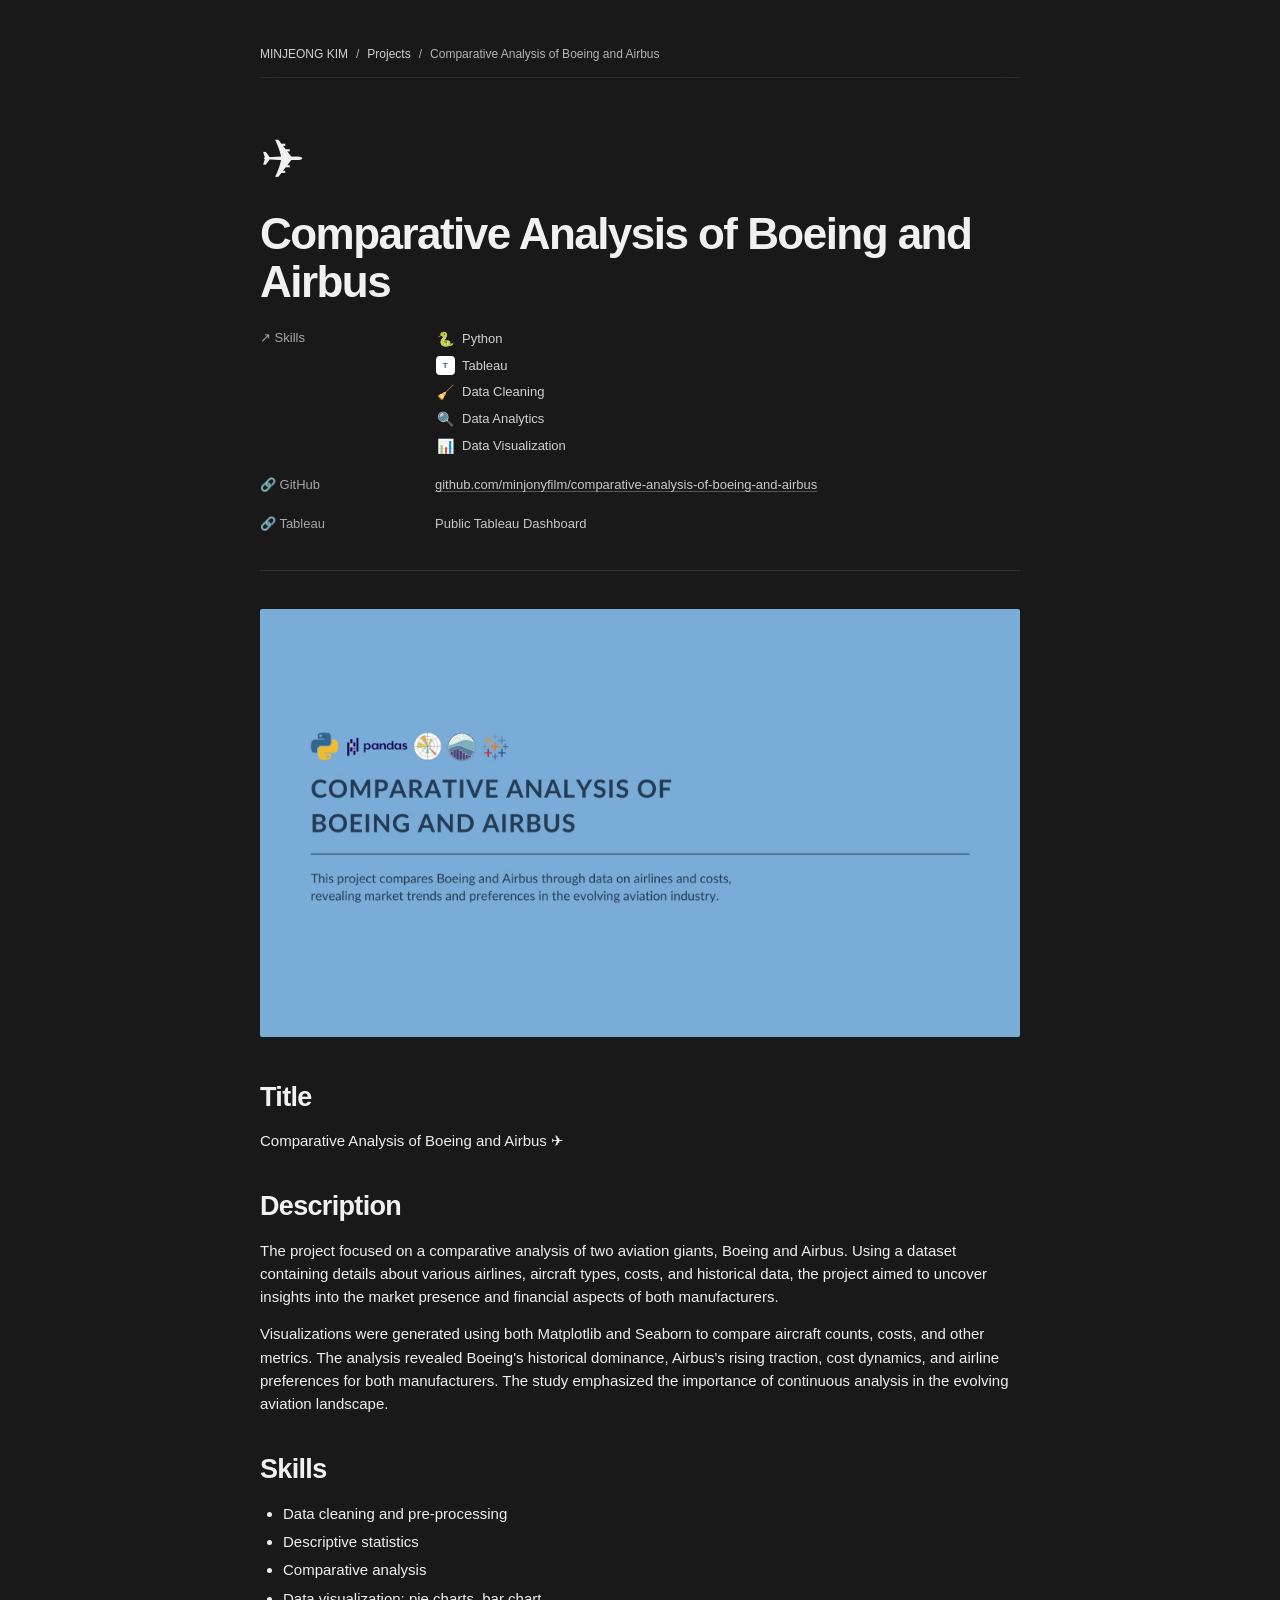
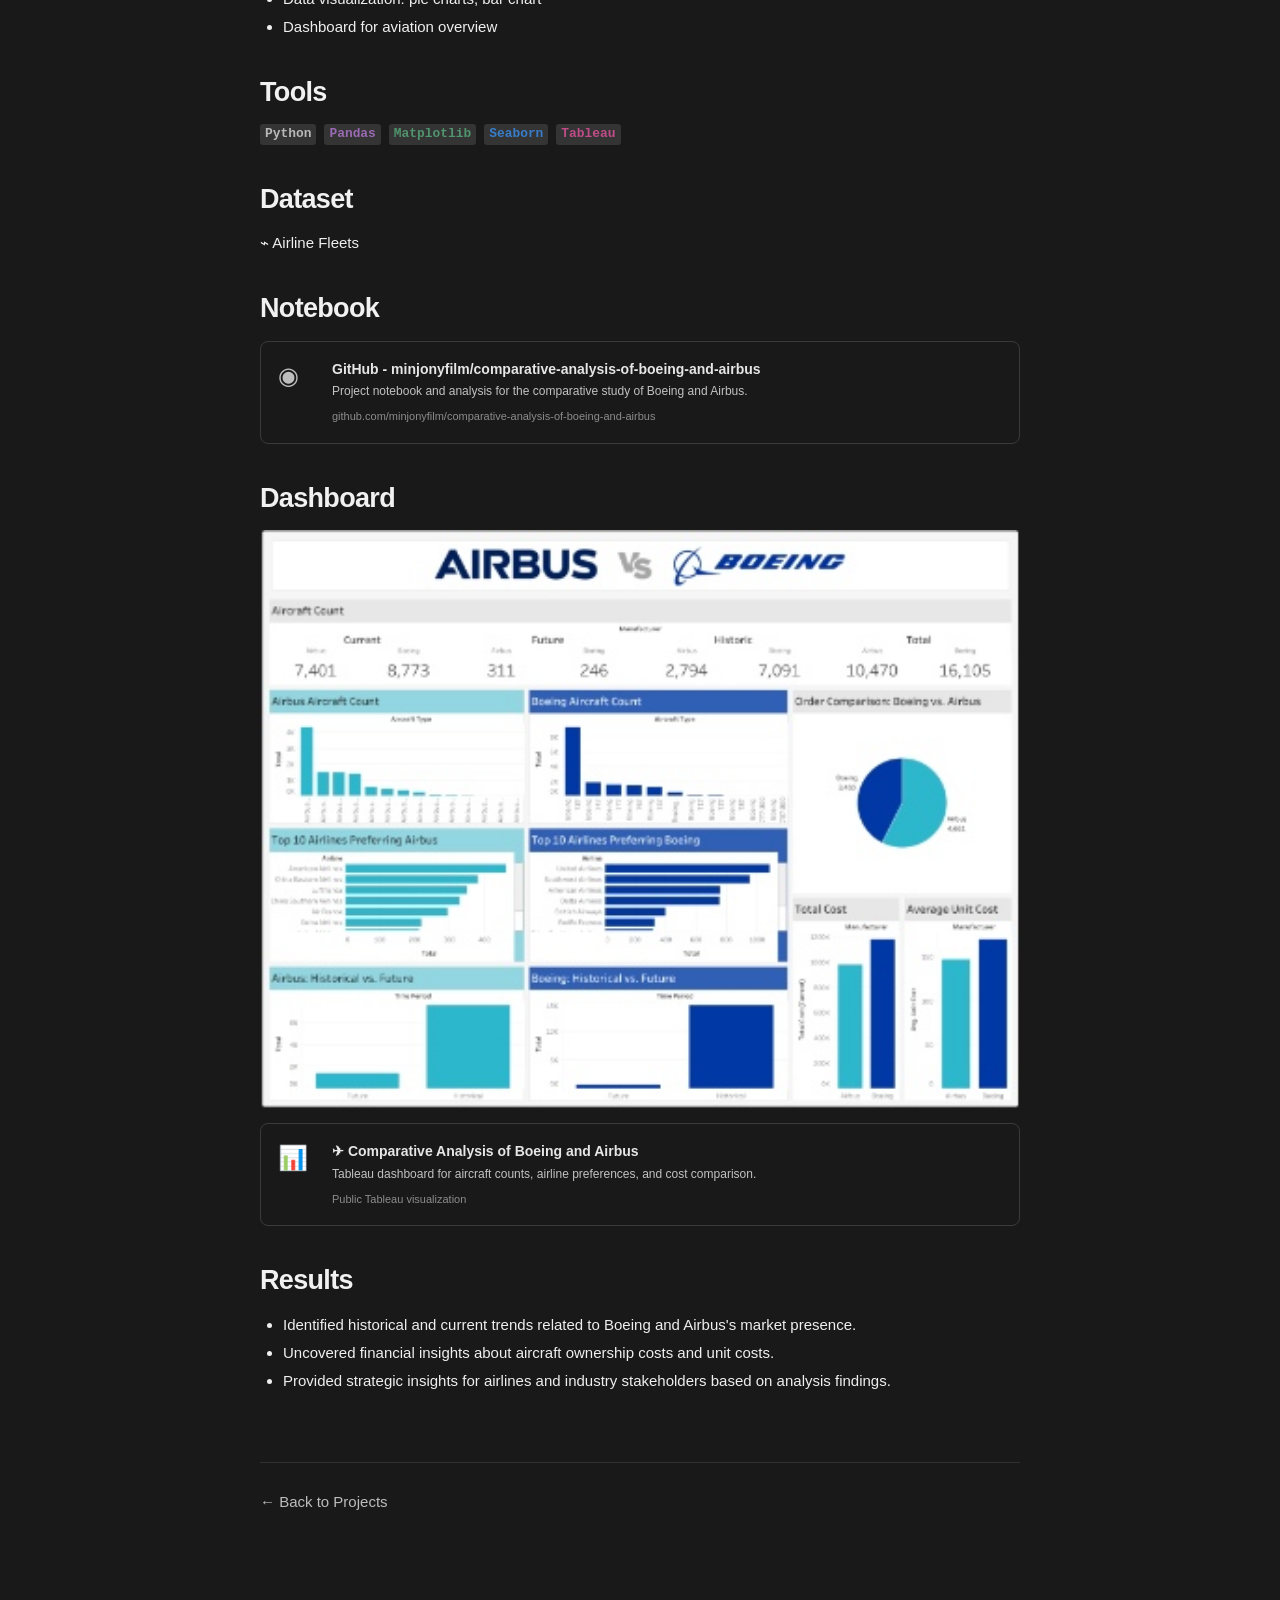
==== projects/boeing-airbus.html @ 4b0851f6 "Complete skills directory and link project skills" ====
<!DOCTYPE html>
<html lang="en">
<head>
<meta charset="utf-8"/>
<meta content="width=device-width, initial-scale=1.0" name="viewport"/>
<meta content="Comparative Analysis of Boeing and Airbus project by Minjeong Kim" name="description"/>
<title>Comparative Analysis of Boeing and Airbus | MINJEONG KIM</title>
<link href="../css/style.css" rel="stylesheet"/>
</head>
<body>
<main class="project-page-shell">
<nav class="project-breadcrumb">
<a href="../index.html">MINJEONG KIM</a>
<span>/</span>
<a href="../index.html#projects">Projects</a>
<span>/</span>
<span>Comparative Analysis of Boeing and Airbus</span>
</nav>
<header class="project-header">
<div aria-hidden="true" class="project-icon">✈</div>
<h1 class="project-title">Comparative Analysis of Boeing and Airbus</h1>
<div class="project-meta-grid">
<div class="project-meta-label"><a class="project-skills-index-link" href="../index.html#skills">↗ Skills</a></div>
<div class="project-meta-value project-skill-list"><a class="project-skill-link" href="../index.html?category=software&amp;skill=Python#skills" title="View projects tagged with Python"><span aria-hidden="true" class="project-skill-link-icon"><span class="skill-emoji">🐍</span></span><span>Python</span></a><a class="project-skill-link" href="../index.html?category=software&amp;skill=Tableau#skills" title="View projects tagged with Tableau"><span aria-hidden="true" class="project-skill-link-icon"><span class="software-badge software-badge-tableau">T</span></span><span>Tableau</span></a><a class="project-skill-link" href="../index.html?category=expertise&amp;skill=Data%20Cleaning#skills" title="View projects tagged with Data Cleaning"><span aria-hidden="true" class="project-skill-link-icon"><span class="skill-emoji">🧹</span></span><span>Data Cleaning</span></a><a class="project-skill-link" href="../index.html?category=expertise&amp;skill=Data%20Analytics#skills" title="View projects tagged with Data Analytics"><span aria-hidden="true" class="project-skill-link-icon"><span class="skill-emoji">🔍</span></span><span>Data Analytics</span></a><a class="project-skill-link" href="../index.html?category=expertise&amp;skill=Data%20Visualization#skills" title="View projects tagged with Data Visualization"><span aria-hidden="true" class="project-skill-link-icon"><span class="skill-emoji">📊</span></span><span>Data Visualization</span></a></div>
<div class="project-meta-label">🔗 GitHub</div>
<div class="project-meta-value">
<a href="https://github.com/minjonyfilm/comparative-analysis-of-boeing-and-airbus" rel="noreferrer" target="_blank">
                        github.com/minjonyfilm/comparative-analysis-of-boeing-and-airbus
                    </a>
</div>
<div class="project-meta-label">🔗 Tableau</div>
<div class="project-meta-value">
<span>Public Tableau Dashboard</span>
</div>
</div>
</header>
<div class="project-divider"></div>
<img alt="Comparative Analysis of Boeing and Airbus cover" class="project-cover-image" src="../images/boeing-cover.jpg"/>
<section class="project-content-section">
<h2>Title</h2>
<p>Comparative Analysis of Boeing and Airbus ✈</p>
</section>
<section class="project-content-section">
<h2>Description</h2>
<p>
                The project focused on a comparative analysis of two aviation giants,
                Boeing and Airbus. Using a dataset containing details about various airlines,
                aircraft types, costs, and historical data, the project aimed to uncover
                insights into the market presence and financial aspects of both manufacturers.
            </p>
<p>
                Visualizations were generated using both Matplotlib and Seaborn to compare
                aircraft counts, costs, and other metrics. The analysis revealed Boeing's
                historical dominance, Airbus's rising traction, cost dynamics, and airline
                preferences for both manufacturers. The study emphasized the importance of
                continuous analysis in the evolving aviation landscape.
            </p>
</section>
<section class="project-content-section">
<h2>Skills</h2>
<ul>
<li>Data cleaning and pre-processing</li>
<li>Descriptive statistics</li>
<li>Comparative analysis</li>
<li>Data visualization: pie charts, bar chart</li>
<li>Dashboard for aviation overview</li>
</ul>
</section>
<section class="project-content-section">
<h2>Tools</h2>
<div class="tool-line">
<span class="code-tag python">Python</span>
<span class="code-tag pandas">Pandas</span>
<span class="code-tag matplotlib">Matplotlib</span>
<span class="code-tag seaborn">Seaborn</span>
<span class="code-tag tableaupink">Tableau</span>
</div>
</section>
<section class="project-content-section">
<h2>Dataset</h2>
<p>⌁ Airline Fleets</p>
</section>
<section class="project-content-section">
<h2>Notebook</h2>
<a class="external-preview-card" href="https://github.com/minjonyfilm/comparative-analysis-of-boeing-and-airbus" rel="noreferrer" target="_blank">
<div class="external-preview-icon">◉</div>
<div>
<strong>GitHub - minjonyfilm/comparative-analysis-of-boeing-and-airbus</strong>
<p>
                        Project notebook and analysis for the comparative study of Boeing and Airbus.
                    </p>
<small>github.com/minjonyfilm/comparative-analysis-of-boeing-and-airbus</small>
</div>
</a>
</section>
<section class="project-content-section">
<h2>Dashboard</h2>
<img alt="Boeing and Airbus Tableau dashboard" src="../images/boeing-dashboard.jpg" style="display:block;width:100%;height:auto;margin-bottom:14px;border-radius:2px;"/>
<div class="external-preview-card">
<div class="external-preview-icon">📊</div>
<div>
<strong>✈ Comparative Analysis of Boeing and Airbus</strong>
<p>Tableau dashboard for aircraft counts, airline preferences, and cost comparison.</p>
<small>Public Tableau visualization</small>
</div>
</div>
</section>
<section class="project-content-section">
<h2>Results</h2>
<ul>
<li>Identified historical and current trends related to Boeing and Airbus's market presence.</li>
<li>Uncovered financial insights about aircraft ownership costs and unit costs.</li>
<li>Provided strategic insights for airlines and industry stakeholders based on analysis findings.</li>
</ul>
</section>
<div class="project-bottom-nav">
<a href="../index.html#projects">← Back to Projects</a>
</div>
</main>
</body>
</html>
---- css/style.css ----
/* -------------------------------------------------------
   MINJEONG KIM PORTFOLIO
   First-pass Notion-style homepage
-------------------------------------------------------- */

:root {
    --bg: #191919;
    --text: #f1f1f1;
    --muted: #b5b5b5;
    --line: #313131;
    --card: #252525;
    --card-hover: #2c2c2c;
    --pill: #292929;
}

* {
    box-sizing: border-box;
}

html {
    scroll-behavior: smooth;
}

body {
    margin: 0;
    background: var(--bg);
    color: var(--text);
    font-family:
        -apple-system,
        BlinkMacSystemFont,
        "Segoe UI",
        Helvetica,
        Arial,
        sans-serif;
    font-size: 15px;
    line-height: 1.45;
}

a {
    color: inherit;
}

.page-shell {
    width: min(880px, calc(100% - 48px));
    margin: 0 auto;
    padding: 105px 0 220px;
}

.section-block {
    padding: 0 0 68px;
    margin-bottom: 68px;
    border-bottom: 1px solid var(--line);
}

.page-icon {
    width: fit-content;
    font-size: 61px;
    line-height: 1;
    filter: grayscale(1);
    margin-bottom: 22px;
    color: #d5d5d5;
}

h1 {
    margin: 0 0 42px;
    font-size: clamp(34px, 4vw, 48px);
    line-height: 1.05;
    letter-spacing: -0.035em;
    font-weight: 760;
}

h2 {
    margin: 0 0 18px;
    font-size: 24px;
    line-height: 1.2;
    letter-spacing: -0.02em;
}

.about-grid {
    display: grid;
    grid-template-columns: minmax(220px, 300px) 1fr;
    gap: 54px;
    align-items: start;
}

.profile-photo {
    display: block;
    width: 100%;
    aspect-ratio: 2 / 3;
    object-fit: cover;
    object-position: center;
}

.about-copy {
    color: #f0f0f0;
    font-size: 16px;
    line-height: 1.52;
}

.about-copy p {
    margin: 0 0 21px;
}

.about-copy strong {
    font-weight: 750;
}

.code-tag {
    display: inline-block;
    padding: 1px 5px 2px;
    border-radius: 3px;
    background: #343434;
    font-family: ui-monospace, SFMono-Regular, Menlo, Consolas, monospace;
    font-size: .86em;
    line-height: 1.35;
}

.code-tag.python { color: #b8b8b8; }
.code-tag.sql { color: #e7ac30; }
.code-tag.excel { color: #5ebb89; }
.code-tag.tableau { color: #e263b6; }

.social-links {
    display: flex;
    align-items: center;
    flex-wrap: wrap;
    gap: 6px;
    color: #bcbcbc;
}

.social-links a {
    text-decoration: underline;
    text-decoration-color: #5a5a5a;
    text-underline-offset: 2px;
}

.social-links a:hover {
    color: #fff;
}

.link-rule {
    width: 3px;
    height: 26px;
    display: inline-block;
    background: #dedede;
    margin-right: 17px;
}

.mini-toolbar {
    display: flex;
    justify-content: space-between;
    align-items: center;
    gap: 20px;
    margin-bottom: 19px;
    color: #a4a4a4;
    font-size: 13px;
}

.view-tabs {
    display: flex;
    align-items: center;
    gap: 16px;
    flex-wrap: wrap;
}

.view-tab {
    white-space: nowrap;
}

.view-tab.active {
    color: #e3e3e3;
    background: #292929;
    padding: 5px 10px;
    border-radius: 6px;
}

.toolbar-icons {
    color: #777;
    letter-spacing: 9px;
    white-space: nowrap;
}

.skill-grid {
    display: grid;
    grid-template-columns: repeat(3, 1fr);
    gap: 13px;
}

.skill-pill {
    min-height: 44px;
    display: flex;
    align-items: center;
    padding: 0 16px;
    border-radius: 8px;
    background: var(--pill);
    color: #ededed;
    font-size: 14px;
    font-weight: 560;
}

.project-grid {
    display: grid;
    grid-template-columns: repeat(3, 1fr);
    gap: 16px;
}

.project-card {
    overflow: hidden;
    background: var(--card);
    border-radius: 8px;
    min-width: 0;
    transition: transform .16s ease, background-color .16s ease;
}

.project-card:hover {
    transform: translateY(-2px);
    background: var(--card-hover);
}

.project-card img {
    display: block;
    width: 100%;
    aspect-ratio: 16 / 8.8;
    object-fit: cover;
    background: #333;
}

.project-body {
    padding: 13px 14px 16px;
}

.project-body h3 {
    margin: 0 0 13px;
    color: #f0f0f0;
    font-size: 15px;
    line-height: 1.38;
    font-weight: 650;
}

.project-body p {
    margin: 0;
    color: #e2e2e2;
    font-size: 12.6px;
    line-height: 1.45;
}

.contacts-section {
    margin-bottom: 0;
}

.contact-grid {
    display: grid;
    grid-template-columns: 1fr 1fr;
    gap: 64px;
}

.contact-card {
    min-height: 72px;
    padding: 0 18px;
    display: flex;
    align-items: center;
    gap: 13px;
    border: 1px solid #373737;
    border-radius: 7px;
    color: #bcbcbc;
    text-decoration: none;
    overflow-wrap: anywhere;
}

.contact-card:hover {
    color: #fff;
    background: #212121;
}

@media (max-width: 760px) {
    .page-shell {
        width: min(100% - 34px, 620px);
        padding-top: 55px;
    }

    .about-grid {
        grid-template-columns: 1fr;
        gap: 28px;
    }

    .profile-photo {
        width: min(300px, 100%);
    }

    .project-grid {
        grid-template-columns: repeat(2, 1fr);
    }

    .contact-grid {
        grid-template-columns: 1fr;
        gap: 12px;
    }
}

@media (max-width: 520px) {
    body {
        font-size: 14px;
    }

    .section-block {
        padding-bottom: 46px;
        margin-bottom: 46px;
    }

    h1 {
        margin-bottom: 30px;
    }

    h2 {
        font-size: 21px;
    }

    .skill-grid,
    .project-grid {
        grid-template-columns: 1fr;
    }

    .about-copy {
        font-size: 15px;
    }

    .mini-toolbar {
        align-items: flex-start;
    }

    .toolbar-icons {
        display: none;
    }
}

/* ======================================================
   PROJECT DETAIL PAGES
   ====================================================== */

.project-page-shell {
    width: min(820px, calc(100% - 48px));
    margin: 0 auto;
    padding: 28px 0 180px;
}

.project-breadcrumb {
    display: flex;
    flex-wrap: wrap;
    align-items: center;
    gap: 8px;
    margin-bottom: 86px;
    color: #b5b5b5;
    font-size: 12px;
}

.project-breadcrumb a {
    color: #d0d0d0;
    text-decoration: none;
}

.project-breadcrumb a:hover {
    color: #fff;
}

.project-header {
    margin-bottom: 34px;
}

.project-icon {
    font-size: 54px;
    line-height: 1;
    margin-bottom: 24px;
    filter: grayscale(1);
}

.project-title {
    max-width: 760px;
    margin: 0 0 20px;
    font-size: clamp(32px, 5vw, 44px);
    line-height: 1.08;
    letter-spacing: -0.035em;
}

.project-meta-grid {
    display: grid;
    grid-template-columns: 145px 1fr;
    gap: 20px 30px;
    align-items: start;
    color: #c8c8c8;
    font-size: 13px;
}

.project-meta-label {
    color: #a7a7a7;
}

.project-meta-value a {
    color: #c8c8c8;
    text-decoration: underline;
    text-decoration-color: #575757;
    text-underline-offset: 2px;
}

.project-skill-list {
    display: grid;
    gap: 7px;
}

.project-divider {
    height: 1px;
    background: #303030;
    margin: 24px 0 38px;
}

.project-cover-image {
    display: block;
    width: 100%;
    aspect-ratio: 16 / 9;
    object-fit: cover;
    margin: 0 0 44px;
    border-radius: 2px;
}

.project-content-section {
    margin: 0 0 38px;
}

.project-content-section h2 {
    margin-bottom: 16px;
    font-size: 28px;
    letter-spacing: -0.025em;
}

.project-content-section p,
.project-content-section li {
    color: #efefef;
    font-size: 15px;
    line-height: 1.55;
}

.project-content-section p {
    margin: 0 0 14px;
}

.project-content-section ul {
    margin: 0;
    padding-left: 23px;
}

.project-content-section li {
    margin-bottom: 5px;
}

.tool-line {
    display: flex;
    flex-wrap: wrap;
    align-items: center;
    gap: 7px;
}

.code-tag.netflix-red {
    color: #ef5555;
}

.external-preview-card {
    display: grid;
    grid-template-columns: 40px 1fr;
    gap: 14px;
    align-items: start;
    padding: 17px;
    border: 1px solid #3a3a3a;
    border-radius: 8px;
    color: #e6e6e6;
    text-decoration: none;
    transition: background-color .15s ease;
}

.external-preview-card:hover {
    background: #222;
}

.external-preview-card strong {
    display: block;
    font-size: 14px;
    margin-bottom: 4px;
}

.external-preview-card p {
    margin: 0 0 4px;
    color: #c2c2c2;
    font-size: 12px;
    line-height: 1.4;
}

.external-preview-card small {
    color: #8c8c8c;
    font-size: 11px;
}

.external-preview-icon {
    font-size: 24px;
    color: #bdbdbd;
}

.result-grid {
    display: grid;
    grid-template-columns: minmax(260px, .85fr) 1fr;
    gap: 58px;
    align-items: start;
}

.netflix-demo-card {
    min-height: 420px;
    padding: 26px 23px;
    background: #0b0f16;
    color: #fff;
}

.netflix-logo-text {
    color: #e50914;
    font-size: 48px;
    line-height: 1;
    font-weight: 900;
    letter-spacing: -0.045em;
    margin-bottom: 10px;
}

.demo-title {
    font-size: 18px;
    font-weight: 750;
    margin-bottom: 28px;
}

.netflix-demo-card label {
    display: block;
    margin-bottom: 7px;
    color: #cacaca;
    font-size: 10px;
}

.fake-select {
    width: 100%;
    padding: 8px 9px;
    margin-bottom: 10px;
    background: #202632;
    border-radius: 4px;
    color: #e9e9e9;
    font-size: 11px;
}

.fake-button {
    width: 100%;
    padding: 8px;
    border: 0;
    border-radius: 4px;
    background: #303744;
    color: #cfcfcf;
    font-size: 10px;
}

.fake-result {
    display: grid;
    gap: 7px;
    margin-top: 28px;
    padding-top: 18px;
    border-top: 1px solid #2e3440;
    color: #d8d8d8;
    font-size: 11px;
}

.fake-result strong {
    color: #fff;
    margin-bottom: 4px;
}

.result-list {
    padding-left: 22px;
}

.result-list li {
    margin-bottom: 16px;
}

.project-bottom-nav {
    margin-top: 70px;
    padding-top: 28px;
    border-top: 1px solid #303030;
}

.project-bottom-nav a {
    color: #bdbdbd;
    text-decoration: none;
}

.project-bottom-nav a:hover {
    color: #fff;
}

/* clickable project cards on the home page */
.project-card-link {
    display: block;
    color: inherit;
    text-decoration: none;
}

.project-card-link .project-card {
    height: 100%;
}

@media (max-width: 700px) {
    .project-page-shell {
        width: min(100% - 34px, 620px);
        padding-top: 18px;
    }

    .project-breadcrumb {
        margin-bottom: 55px;
    }

    .project-meta-grid {
        grid-template-columns: 1fr;
        gap: 7px;
    }

    .project-meta-value {
        margin-bottom: 13px;
    }

    .result-grid {
        grid-template-columns: 1fr;
        gap: 28px;
    }

    .project-content-section h2 {
        font-size: 24px;
    }
}


/* Netflix detail refinements */
.project-page-shell {
    width: min(760px, calc(100% - 48px));
}

.project-cover-image {
    aspect-ratio: auto;
    height: auto;
    object-fit: contain;
}

.netflix-result-image {
    display: block;
    width: 100%;
    max-width: 330px;
    height: auto;
}

.result-grid {
    grid-template-columns: 330px 1fr;
    gap: 68px;
}

@media (max-width: 700px) {
    .result-grid {
        grid-template-columns: 1fr;
    }

    .netflix-result-image {
        max-width: 100%;
    }
}



/* ======================================================
   SITEWIDE DETAIL PAGE REFINEMENTS
   ====================================================== */

/* Sticky top breadcrumb / header bar for project detail pages */
.project-breadcrumb {
    position: sticky;
    top: 0;
    z-index: 60;
    margin-bottom: 54px;
    padding: 18px 0 14px;
    background: rgba(25, 25, 25, 0.92);
    backdrop-filter: blur(10px);
    -webkit-backdrop-filter: blur(10px);
    border-bottom: 1px solid #2d2d2d;
}

/* Make spacing feel a little more unified across detail pages */
.project-header {
    margin-bottom: 36px;
}

.project-title {
    margin-bottom: 24px;
}

.project-content-section h2 {
    font-size: 27px;
}

/* Unified tool-chip color system across all project detail pages */
.code-tag.pandas { color: rgba(154, 107, 180, 1); }           /* purple */
.code-tag.numpy { color: rgba(203, 148, 52, 1); }             /* yellow/gold */
.code-tag.matplotlib { color: rgba(80, 148, 110, 1); }        /* teal/green */
.code-tag.seaborn { color: rgba(56, 125, 201, 1); }           /* blue */
.code-tag.scikitlearn { color: rgba(210, 123, 45, 1); }       /* orange */
.code-tag.imbalancedlearn { color: rgba(203, 148, 52, 1); }   /* yellow/gold */
.code-tag.xgboost { color: rgba(56, 125, 201, 1); }           /* blue */
.code-tag.tableaupink { color: rgba(193, 76, 138, 1); }       /* pink */
.code-tag.streamlit { color: rgba(207, 81, 72, 1); }          /* red */
.code-tag.powerpoint { color: rgba(210, 123, 45, 1); }        /* orange */

/* Slightly more polished tool layout */
.tool-line {
    gap: 8px;
}

@media (max-width: 700px) {
    .project-breadcrumb {
        margin-bottom: 36px;
        padding-top: 14px;
        padding-bottom: 12px;
    }

    .project-content-section h2 {
        font-size: 24px;
    }
}


/* Unified tool-chip weight: match Employee Attrition */
.project-content-section .tool-line .code-tag {
    font-weight: 750;
}

/* Keep the same bold weight even when a project uses a custom tool class */
.project-content-section .tool-line strong,
.project-content-section .tool-line b {
    font-weight: 750;
}


/* ======================================================
   INTERACTIVE SKILLS → PROJECTS FILTER
   ====================================================== */

.skills-toolbar {
    justify-content: flex-start;
}

.skill-category-tabs {
    gap: 8px;
}

.skill-category-tab {
    appearance: none;
    -webkit-appearance: none;
    border: 0;
    font: inherit;
    cursor: pointer;
    color: #a4a4a4;
    background: transparent;
    padding: 5px 10px;
    border-radius: 6px;
    transition: color .15s ease, background-color .15s ease;
}

.skill-category-tab:hover {
    color: #efefef;
    background: #232323;
}

.skill-category-tab.active {
    color: #e3e3e3;
    background: #292929;
}

.skill-filter-hint {
    margin: -2px 0 16px;
    color: #777;
    font-size: 12px;
    line-height: 1.4;
}

.skill-pill {
    width: 100%;
    border: 1px solid transparent;
    text-align: left;
    font-family: inherit;
    cursor: pointer;
    transition:
        transform .14s ease,
        background-color .14s ease,
        border-color .14s ease,
        color .14s ease;
}

.skill-pill:hover {
    transform: translateY(-1px);
    background: #2d2d2d;
    border-color: #3a3a3a;
}

.skill-pill.active {
    background: #303030;
    border-color: #555;
    color: #fff;
}

.skill-pill:focus-visible,
.skill-category-tab:focus-visible,
.related-project-link:focus-visible {
    outline: 2px solid #7b7b7b;
    outline-offset: 2px;
}

.skill-pill-icon {
    width: 20px;
    flex: 0 0 20px;
    margin-right: 8px;
    color: #bcbcbc;
    text-align: center;
}

.related-projects-panel {
    margin-top: 24px;
    padding-top: 22px;
    border-top: 1px solid #343434;
}

.related-projects-panel[hidden] {
    display: none;
}

.related-projects-head {
    display: flex;
    align-items: flex-end;
    justify-content: space-between;
    gap: 18px;
    margin-bottom: 13px;
}

.related-projects-eyebrow {
    display: block;
    margin-bottom: 4px;
    color: #777;
    font-size: 10px;
    font-weight: 700;
    letter-spacing: .11em;
}

.related-projects-head h3 {
    margin: 0;
    color: #ededed;
    font-size: 16px;
    line-height: 1.3;
    letter-spacing: -0.01em;
}

.related-projects-count {
    color: #777;
    font-size: 11px;
    white-space: nowrap;
}

.related-projects-list {
    display: grid;
    grid-template-columns: repeat(2, minmax(0, 1fr));
    gap: 8px;
}

.related-project-link {
    min-width: 0;
    display: flex;
    align-items: center;
    justify-content: space-between;
    gap: 12px;
    padding: 10px 12px;
    border: 1px solid #343434;
    border-radius: 7px;
    background: #202020;
    color: #cfcfcf;
    text-decoration: none;
    font-size: 12px;
    line-height: 1.35;
    transition:
        color .14s ease,
        background-color .14s ease,
        border-color .14s ease,
        transform .14s ease;
}

.related-project-link:hover {
    color: #fff;
    background: #272727;
    border-color: #484848;
    transform: translateY(-1px);
}

.related-project-link-title {
    min-width: 0;
}

.related-project-link-arrow {
    flex: 0 0 auto;
    color: #777;
}

#projects .mini-toolbar {
    justify-content: flex-start;
}

@media (max-width: 520px) {
    .skill-category-tabs {
        gap: 5px;
    }

    .skill-category-tab {
        padding: 5px 8px;
    }

    .related-projects-head {
        align-items: flex-start;
        flex-direction: column;
        gap: 4px;
    }

    .related-projects-list {
        grid-template-columns: 1fr;
    }
}


/* ======================================================
   SKILL DIRECTORY — COMPLETE NOTION-ALIGNED VERSION
   ====================================================== */

.skill-category-tab {
    display: inline-flex;
    align-items: center;
    gap: 7px;
}

.skill-category-icon {
    width: 19px;
    display: inline-flex;
    align-items: center;
    justify-content: center;
    font-size: 15px;
    line-height: 1;
}

.skill-pill {
    gap: 0;
}

.skill-pill-icon {
    width: 26px !important;
    flex: 0 0 26px !important;
    margin-right: 9px !important;
    display: inline-flex;
    align-items: center;
    justify-content: flex-start;
}

.skill-pill-label {
    min-width: 0;
}

.skill-emoji {
    display: inline-flex;
    align-items: center;
    justify-content: center;
    min-width: 22px;
    height: 24px;
    font-size: 18px;
    line-height: 1;
}

.software-badge {
    width: 24px;
    height: 24px;
    display: inline-flex;
    align-items: center;
    justify-content: center;
    border-radius: 5px;
    color: #fff;
    font-size: 10px;
    font-weight: 800;
    line-height: 1;
    letter-spacing: -0.02em;
    box-sizing: border-box;
}

.software-badge-tableau {
    background: #fff;
    color: #315b8a;
}

.software-badge-sql {
    width: 30px;
    background: #11364a;
    color: #f0a34a;
    font-size: 8px;
}

.software-badge-excel {
    background: #187347;
}

.software-badge-powerpoint {
    background: #d24726;
}

.software-badge-word {
    background: #2b579a;
}

.software-badge-photoshop {
    background: #001e36;
    color: #31a8ff;
}

.software-badge-aftereffects {
    background: #1f1c52;
    color: #9999ff;
}

.software-badge-canva {
    background: linear-gradient(135deg, #00c4cc, #7d2ae8);
}

.software-badge-jira {
    background: #0c66e4;
}

.software-badge-figma {
    background: #f2f2f2;
    color: #1c1c1c;
}

.related-projects-head h3 {
    display: flex;
    align-items: center;
    gap: 8px;
}

.related-projects-title-icon {
    display: inline-flex;
    align-items: center;
    justify-content: center;
}

.related-projects-title-icon .software-badge {
    transform: scale(.82);
    transform-origin: center;
}

.related-projects-title-icon .skill-emoji {
    font-size: 16px;
}

.related-projects-empty {
    grid-column: 1 / -1;
    display: flex;
    align-items: center;
    gap: 10px;
    min-height: 44px;
    padding: 10px 12px;
    border: 1px solid #303030;
    border-radius: 7px;
    background: #1e1e1e;
    color: #858585;
    font-size: 12px;
    line-height: 1.4;
}

.related-projects-empty strong {
    color: #a9a9a9;
    font-weight: 650;
}

.related-projects-empty-mark {
    color: #575757;
}

/* Project detail Skills become links back to the main Skills directory */
.project-meta-label a.project-skills-index-link {
    color: inherit;
    text-decoration: none;
}

.project-meta-label a.project-skills-index-link:hover {
    color: #efefef;
}

.project-skill-list .project-skill-link {
    width: fit-content;
    max-width: 100%;
    display: inline-flex;
    align-items: center;
    gap: 7px;
    color: #d0d0d0;
    text-decoration: none;
    text-decoration-color: transparent;
    text-underline-offset: 3px;
    transition: color .14s ease, text-decoration-color .14s ease;
}

.project-skill-list .project-skill-link:hover {
    color: #fff;
    text-decoration: underline;
    text-decoration-color: #555;
}

.project-skill-list .project-skill-link-icon {
    width: 20px;
    flex: 0 0 20px;
    display: inline-flex;
    align-items: center;
    justify-content: center;
}

.project-skill-list .project-skill-link-icon .software-badge {
    width: 19px;
    height: 19px;
    border-radius: 4px;
    font-size: 8px;
}

.project-skill-list .project-skill-link-icon .software-badge-sql {
    width: 23px;
    font-size: 6px;
}

.project-skill-list .project-skill-link-icon .skill-emoji {
    min-width: 18px;
    height: 20px;
    font-size: 14px;
}

@media (max-width: 700px) {
    .skill-category-tabs {
        flex-wrap: wrap;
    }
}
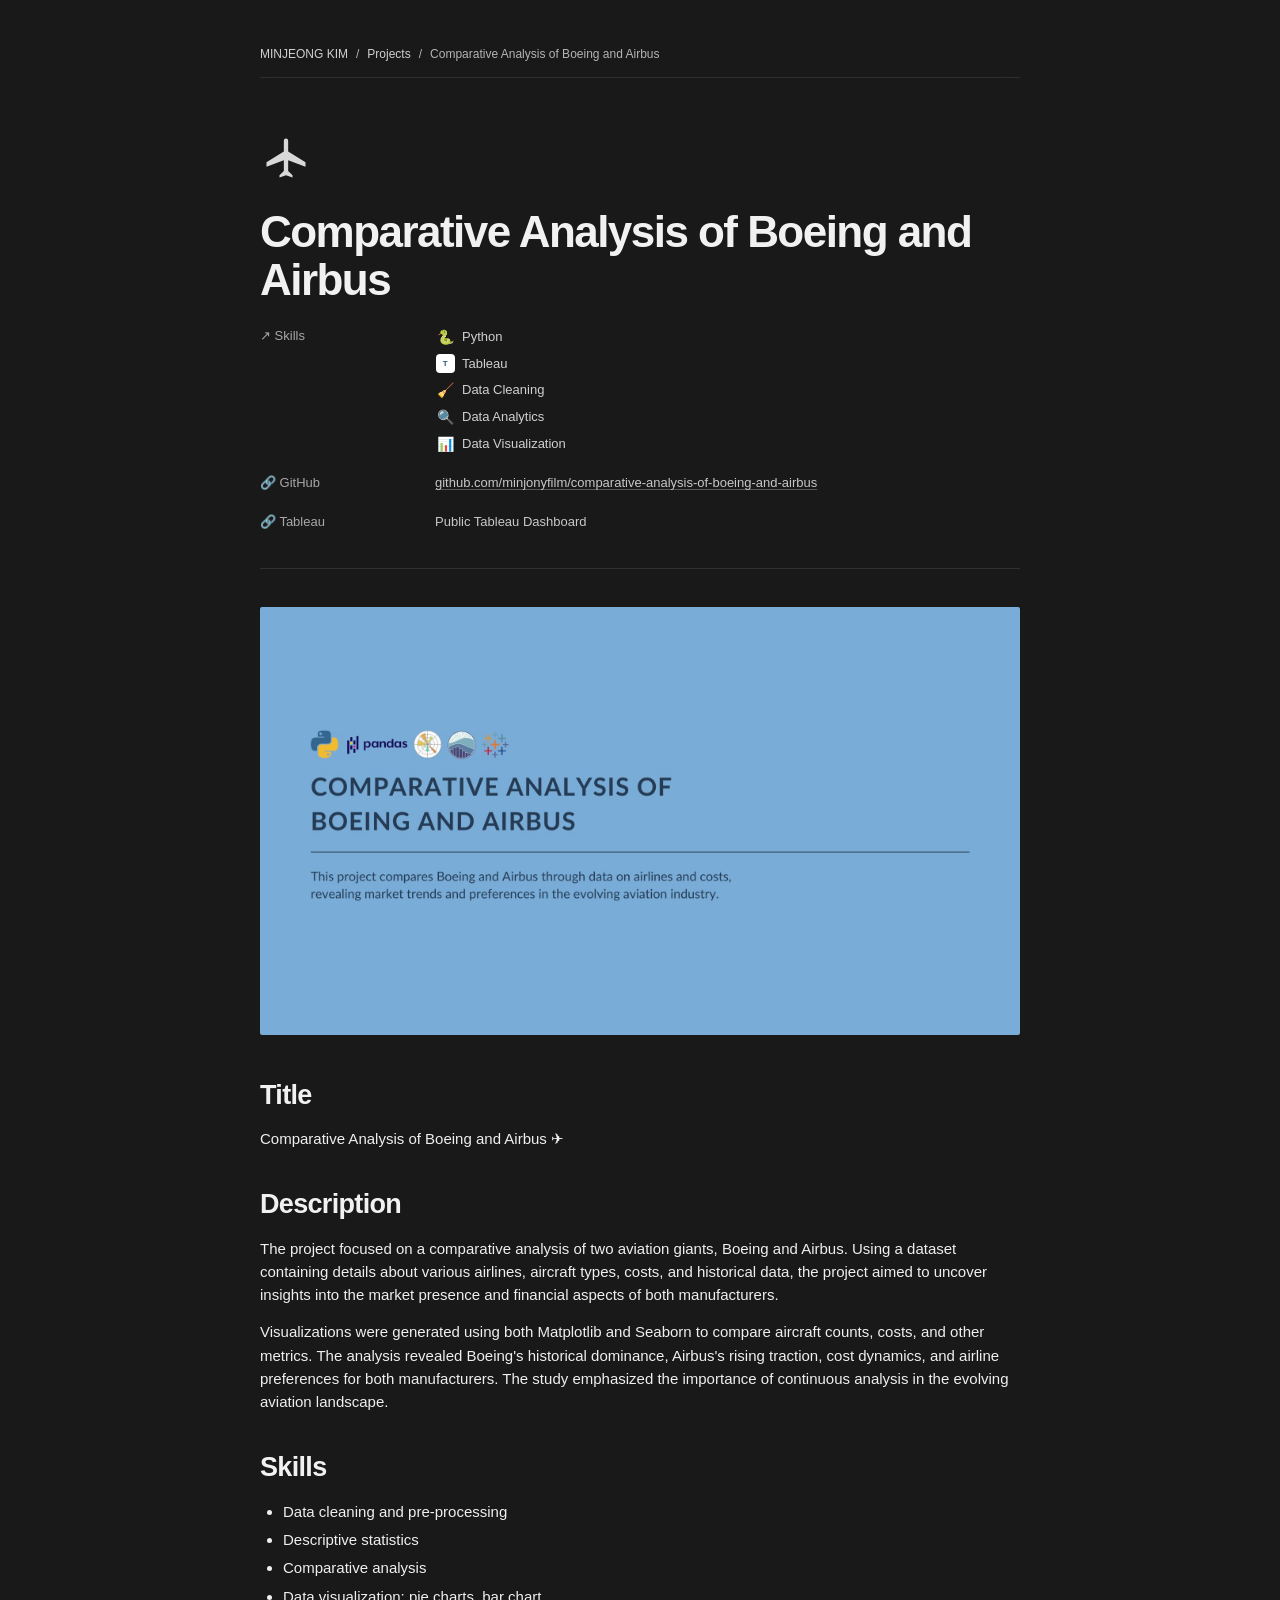
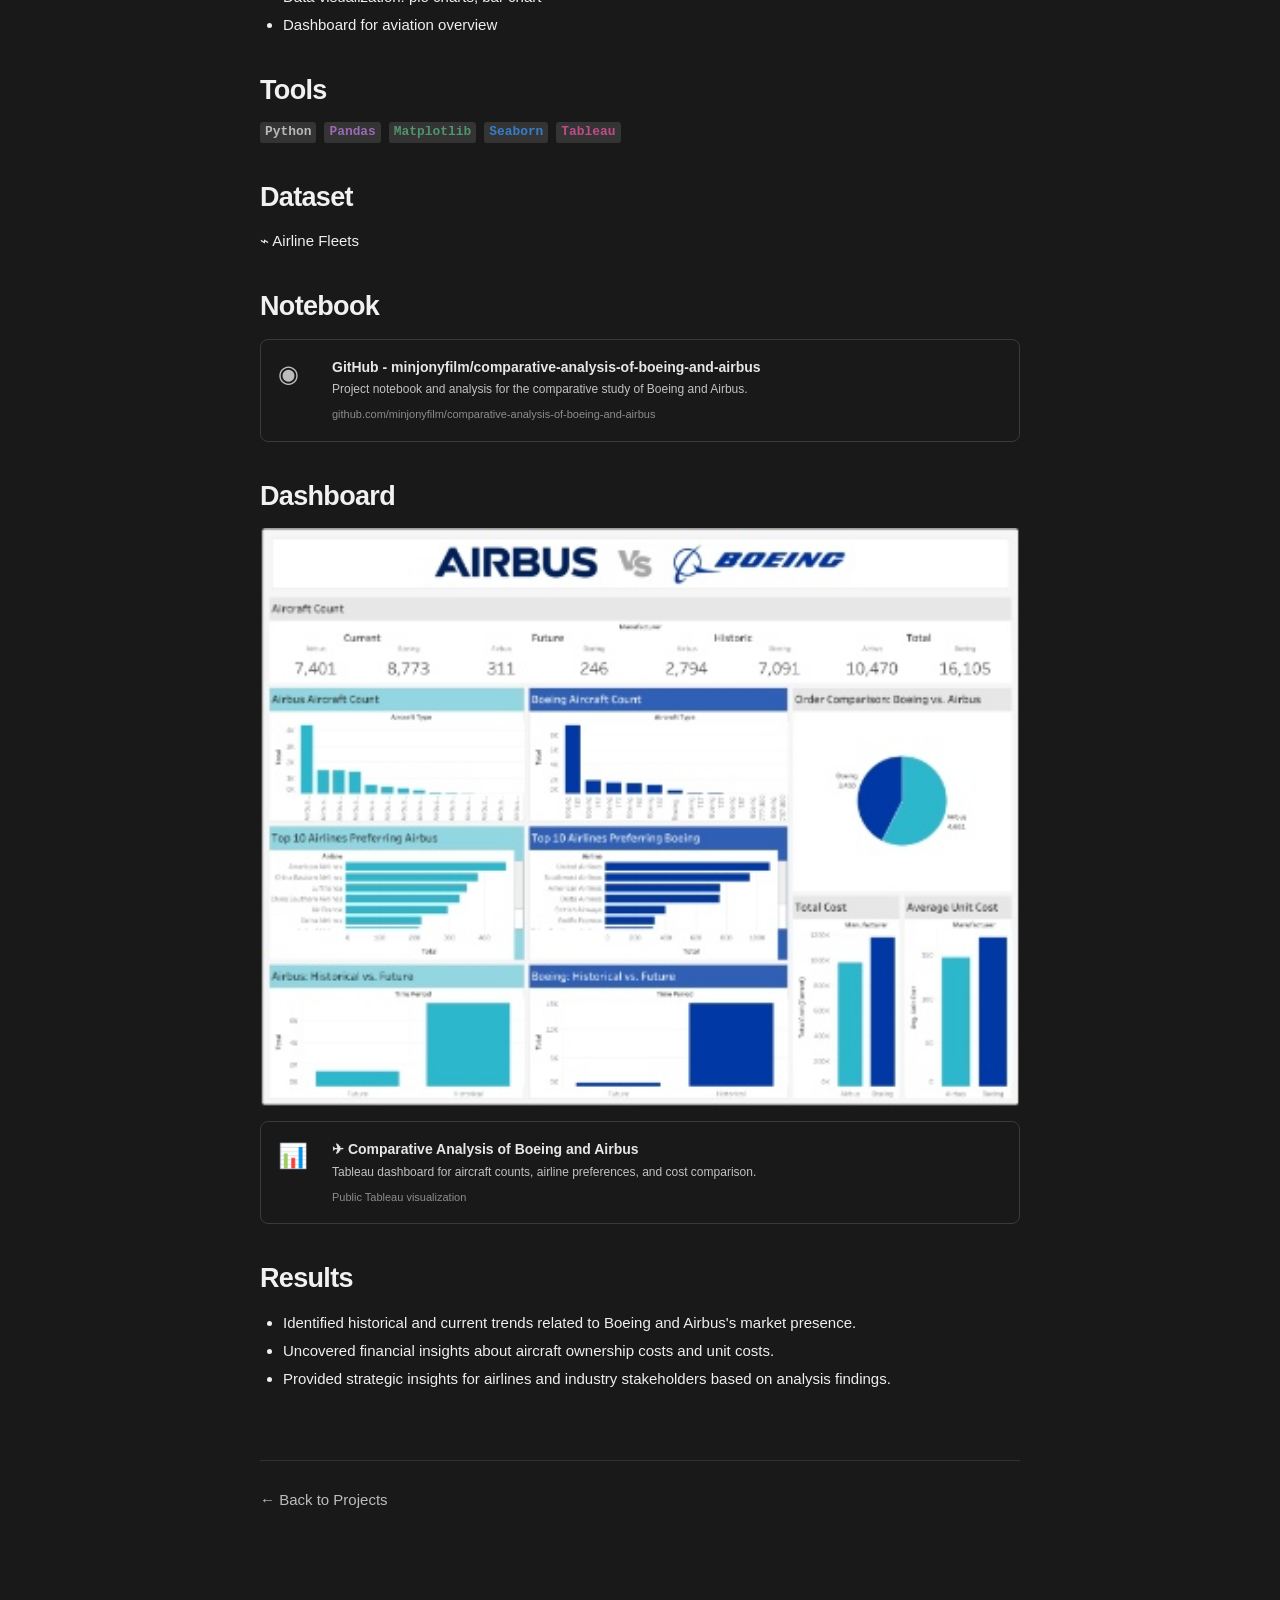
==== commit dd78311c: "Unify project and navigation icons" ====
--- a/projects/boeing-airbus.html
+++ b/projects/boeing-airbus.html
@@ -17,7 +17,7 @@
 <span>Comparative Analysis of Boeing and Airbus</span>
 </nav>
 <header class="project-header">
-<div aria-hidden="true" class="project-icon">✈</div>
+<div aria-hidden="true" class="project-icon project-detail-type-icon"><span aria-hidden="true" class="ui-mask-icon icon-plane"></span></div>
 <h1 class="project-title">Comparative Analysis of Boeing and Airbus</h1>
 <div class="project-meta-grid">
 <div class="project-meta-label"><a class="project-skills-index-link" href="../index.html#skills">↗ Skills</a></div>
--- a/css/style.css
+++ b/css/style.css
@@ -1148,3 +1148,146 @@
         flex-wrap: wrap;
     }
 }
+
+
+
+/* ======================================================
+   CONSISTENT MONOCHROME UI + PROJECT ICON SYSTEM
+   ====================================================== */
+
+.ui-mask-icon {
+    display: inline-block;
+    width: 1em;
+    height: 1em;
+    flex: 0 0 auto;
+    background-color: currentColor;
+    -webkit-mask-position: center;
+    -webkit-mask-repeat: no-repeat;
+    -webkit-mask-size: contain;
+    mask-position: center;
+    mask-repeat: no-repeat;
+    mask-size: contain;
+}
+
+.icon-expertise {
+    -webkit-mask-image: url("../images/ui-icons/expertise.svg");
+    mask-image: url("../images/ui-icons/expertise.svg");
+}
+.icon-software {
+    -webkit-mask-image: url("../images/ui-icons/software.svg");
+    mask-image: url("../images/ui-icons/software.svg");
+}
+.icon-language {
+    -webkit-mask-image: url("../images/ui-icons/language.svg");
+    mask-image: url("../images/ui-icons/language.svg");
+}
+.icon-featured {
+    -webkit-mask-image: url("../images/ui-icons/featured.svg");
+    mask-image: url("../images/ui-icons/featured.svg");
+}
+.icon-movie {
+    -webkit-mask-image: url("../images/ui-icons/movie.svg");
+    mask-image: url("../images/ui-icons/movie.svg");
+}
+.icon-plane {
+    -webkit-mask-image: url("../images/ui-icons/plane.svg");
+    mask-image: url("../images/ui-icons/plane.svg");
+}
+.icon-horse {
+    -webkit-mask-image: url("../images/ui-icons/horse.svg");
+    mask-image: url("../images/ui-icons/horse.svg");
+}
+.icon-medal {
+    -webkit-mask-image: url("../images/ui-icons/medal.svg");
+    mask-image: url("../images/ui-icons/medal.svg");
+}
+.icon-hotel {
+    -webkit-mask-image: url("../images/ui-icons/hotel.svg");
+    mask-image: url("../images/ui-icons/hotel.svg");
+}
+.icon-badge {
+    -webkit-mask-image: url("../images/ui-icons/badge.svg");
+    mask-image: url("../images/ui-icons/badge.svg");
+}
+.icon-robot {
+    -webkit-mask-image: url("../images/ui-icons/robot.svg");
+    mask-image: url("../images/ui-icons/robot.svg");
+}
+.icon-chart {
+    -webkit-mask-image: url("../images/ui-icons/chart.svg");
+    mask-image: url("../images/ui-icons/chart.svg");
+}
+
+.skill-category-icon,
+.featured-tab-icon {
+    width: 18px !important;
+    height: 18px !important;
+    color: currentColor;
+}
+
+#projects .view-tab {
+    display: inline-flex;
+    align-items: center;
+    gap: 8px;
+}
+
+.project-card h3 {
+    display: flex;
+    align-items: flex-start;
+    gap: 9px;
+}
+
+.project-card-title-icon {
+    width: 18px;
+    height: 18px;
+    margin-top: 2px;
+    color: #d0d0d0;
+}
+
+.project-card-title-logo {
+    width: 19px;
+    height: 19px;
+    margin-top: 2px;
+    object-fit: contain;
+    flex: 0 0 19px;
+}
+
+.unius-title-logo {
+    filter: none;
+}
+
+.project-detail-type-icon {
+    display: flex;
+    align-items: center;
+    justify-content: flex-start;
+    color: #d8d8d8;
+}
+
+.project-detail-type-icon .ui-mask-icon {
+    width: 52px;
+    height: 52px;
+}
+
+.project-icon.unius-icon img {
+    filter: none !important;
+}
+
+/* Keep the UNIUS logo its original deep-blue color. */
+.project-icon.unius-icon {
+    background: transparent !important;
+}
+
+/* Software logo slot: ready for user-provided image assets */
+.skill-software-logo,
+.project-skill-software-logo {
+    display: block;
+    width: 24px;
+    height: 24px;
+    object-fit: contain;
+    border-radius: 4px;
+}
+
+.project-skill-software-logo {
+    width: 19px;
+    height: 19px;
+}
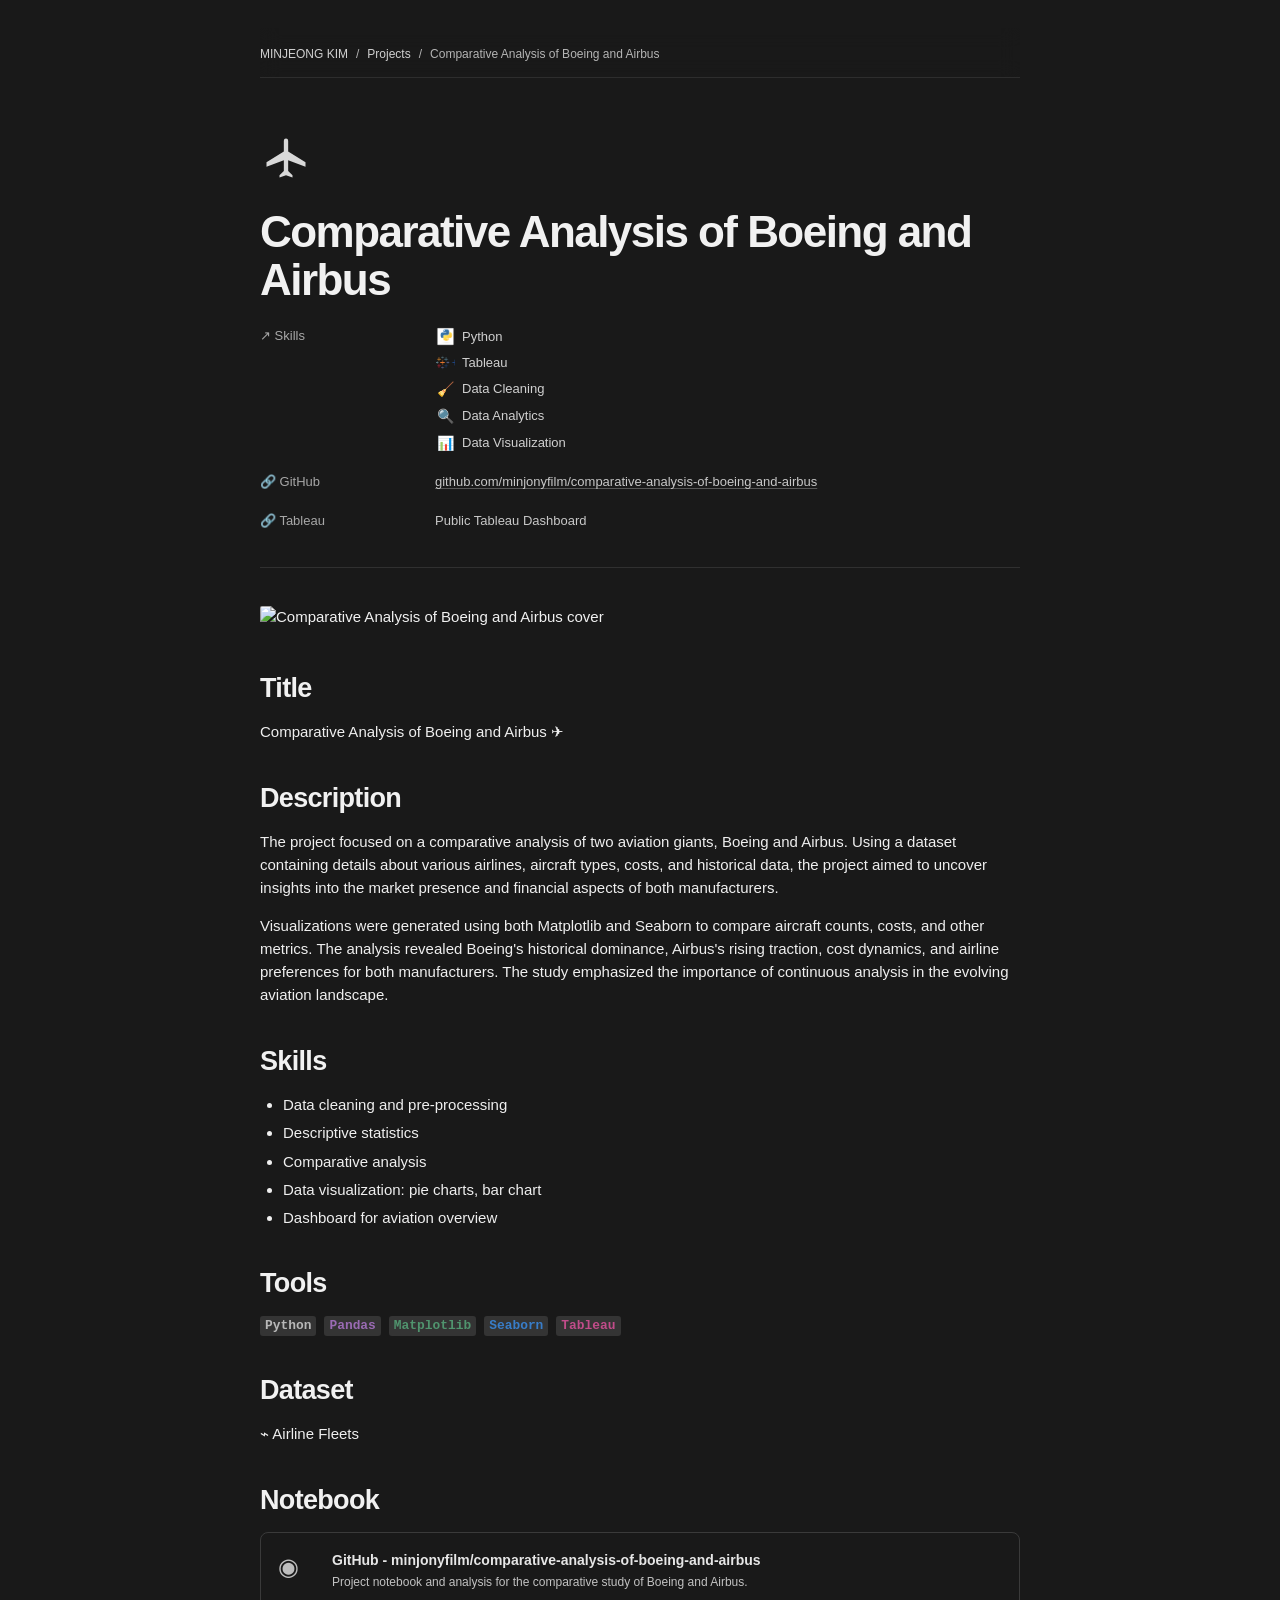
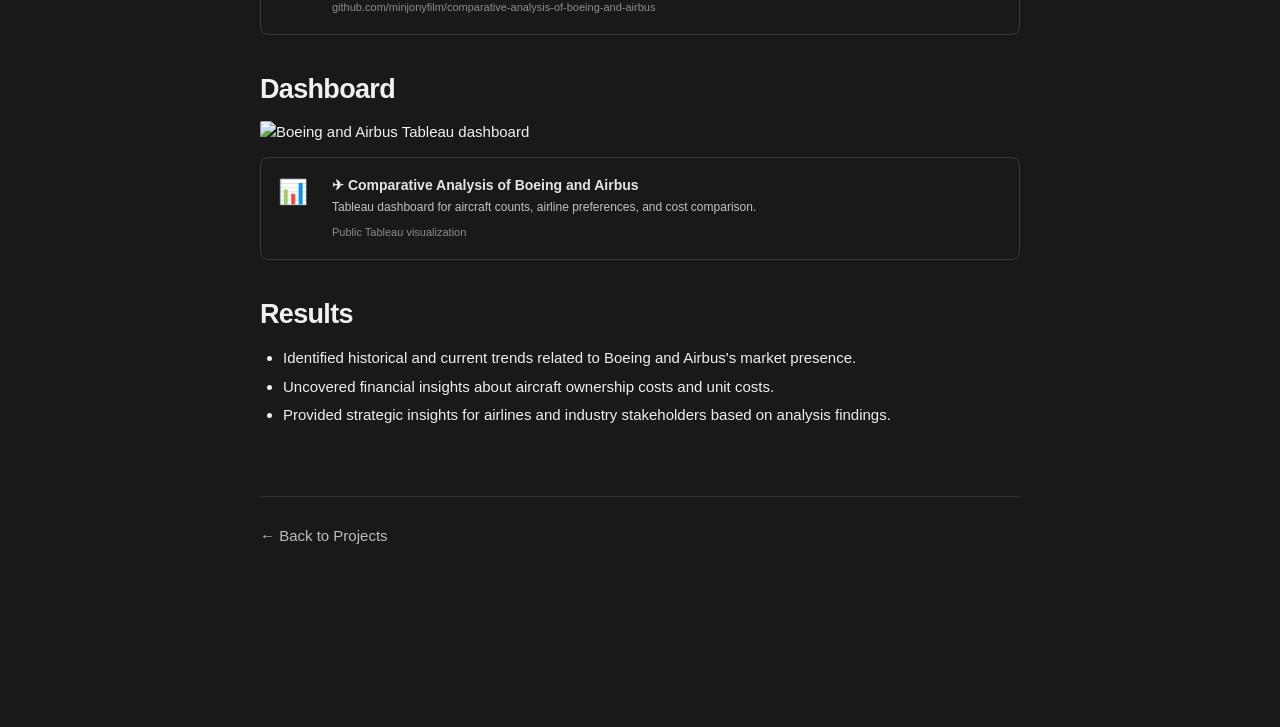
==== commit 89795586: "Add software logos and Spotfire" ====
--- a/projects/boeing-airbus.html
+++ b/projects/boeing-airbus.html
@@ -21,7 +21,7 @@
 <h1 class="project-title">Comparative Analysis of Boeing and Airbus</h1>
 <div class="project-meta-grid">
 <div class="project-meta-label"><a class="project-skills-index-link" href="../index.html#skills">↗ Skills</a></div>
-<div class="project-meta-value project-skill-list"><a class="project-skill-link" href="../index.html?category=software&amp;skill=Python#skills" title="View projects tagged with Python"><span aria-hidden="true" class="project-skill-link-icon"><span class="skill-emoji">🐍</span></span><span>Python</span></a><a class="project-skill-link" href="../index.html?category=software&amp;skill=Tableau#skills" title="View projects tagged with Tableau"><span aria-hidden="true" class="project-skill-link-icon"><span class="software-badge software-badge-tableau">T</span></span><span>Tableau</span></a><a class="project-skill-link" href="../index.html?category=expertise&amp;skill=Data%20Cleaning#skills" title="View projects tagged with Data Cleaning"><span aria-hidden="true" class="project-skill-link-icon"><span class="skill-emoji">🧹</span></span><span>Data Cleaning</span></a><a class="project-skill-link" href="../index.html?category=expertise&amp;skill=Data%20Analytics#skills" title="View projects tagged with Data Analytics"><span aria-hidden="true" class="project-skill-link-icon"><span class="skill-emoji">🔍</span></span><span>Data Analytics</span></a><a class="project-skill-link" href="../index.html?category=expertise&amp;skill=Data%20Visualization#skills" title="View projects tagged with Data Visualization"><span aria-hidden="true" class="project-skill-link-icon"><span class="skill-emoji">📊</span></span><span>Data Visualization</span></a></div>
+<div class="project-meta-value project-skill-list"><a class="project-skill-link" href="../index.html?category=software&amp;skill=Python#skills" title="View projects tagged with Python"><span aria-hidden="true" class="project-skill-link-icon"><img alt="" aria-hidden="true" class="project-skill-software-logo" src="../images/software-logos/python.png"/></span><span>Python</span></a><a class="project-skill-link" href="../index.html?category=software&amp;skill=Tableau#skills" title="View projects tagged with Tableau"><span aria-hidden="true" class="project-skill-link-icon"><img alt="" aria-hidden="true" class="project-skill-software-logo" src="../images/software-logos/tableau.png"/></span><span>Tableau</span></a><a class="project-skill-link" href="../index.html?category=expertise&amp;skill=Data%20Cleaning#skills" title="View projects tagged with Data Cleaning"><span aria-hidden="true" class="project-skill-link-icon"><span class="skill-emoji">🧹</span></span><span>Data Cleaning</span></a><a class="project-skill-link" href="../index.html?category=expertise&amp;skill=Data%20Analytics#skills" title="View projects tagged with Data Analytics"><span aria-hidden="true" class="project-skill-link-icon"><span class="skill-emoji">🔍</span></span><span>Data Analytics</span></a><a class="project-skill-link" href="../index.html?category=expertise&amp;skill=Data%20Visualization#skills" title="View projects tagged with Data Visualization"><span aria-hidden="true" class="project-skill-link-icon"><span class="skill-emoji">📊</span></span><span>Data Visualization</span></a></div>
 <div class="project-meta-label">🔗 GitHub</div>
 <div class="project-meta-value">
 <a href="https://github.com/minjonyfilm/comparative-analysis-of-boeing-and-airbus" rel="noreferrer" target="_blank">
--- a/css/style.css
+++ b/css/style.css
@@ -1291,3 +1291,52 @@
     width: 19px;
     height: 19px;
 }
+
+
+
+/* ======================================================
+   REAL SOFTWARE LOGO ASSETS
+   ====================================================== */
+
+.skill-software-logo {
+    display: block;
+    width: 25px;
+    height: 25px;
+    object-fit: contain;
+    object-position: center;
+    flex: 0 0 25px;
+}
+
+.skill-pill-icon .skill-software-logo {
+    width: 25px;
+    height: 25px;
+}
+
+.related-projects-title-icon .skill-software-logo {
+    width: 20px;
+    height: 20px;
+}
+
+.project-skill-software-logo {
+    display: block;
+    width: 19px;
+    height: 19px;
+    object-fit: contain;
+    object-position: center;
+}
+
+.project-skill-link-icon {
+    overflow: visible;
+}
+
+/* The Tableau mark is wider than most app icons; give it slightly more room
+   while keeping the text alignment consistent. */
+.skill-pill[data-skill="Tableau"] .skill-pill-icon .skill-software-logo {
+    width: 27px;
+    height: 24px;
+}
+
+/* Spotfire uses a square app mark and currently has no tagged featured project. */
+.skill-pill[data-skill="Spotfire"] .skill-software-logo {
+    border-radius: 5px;
+}
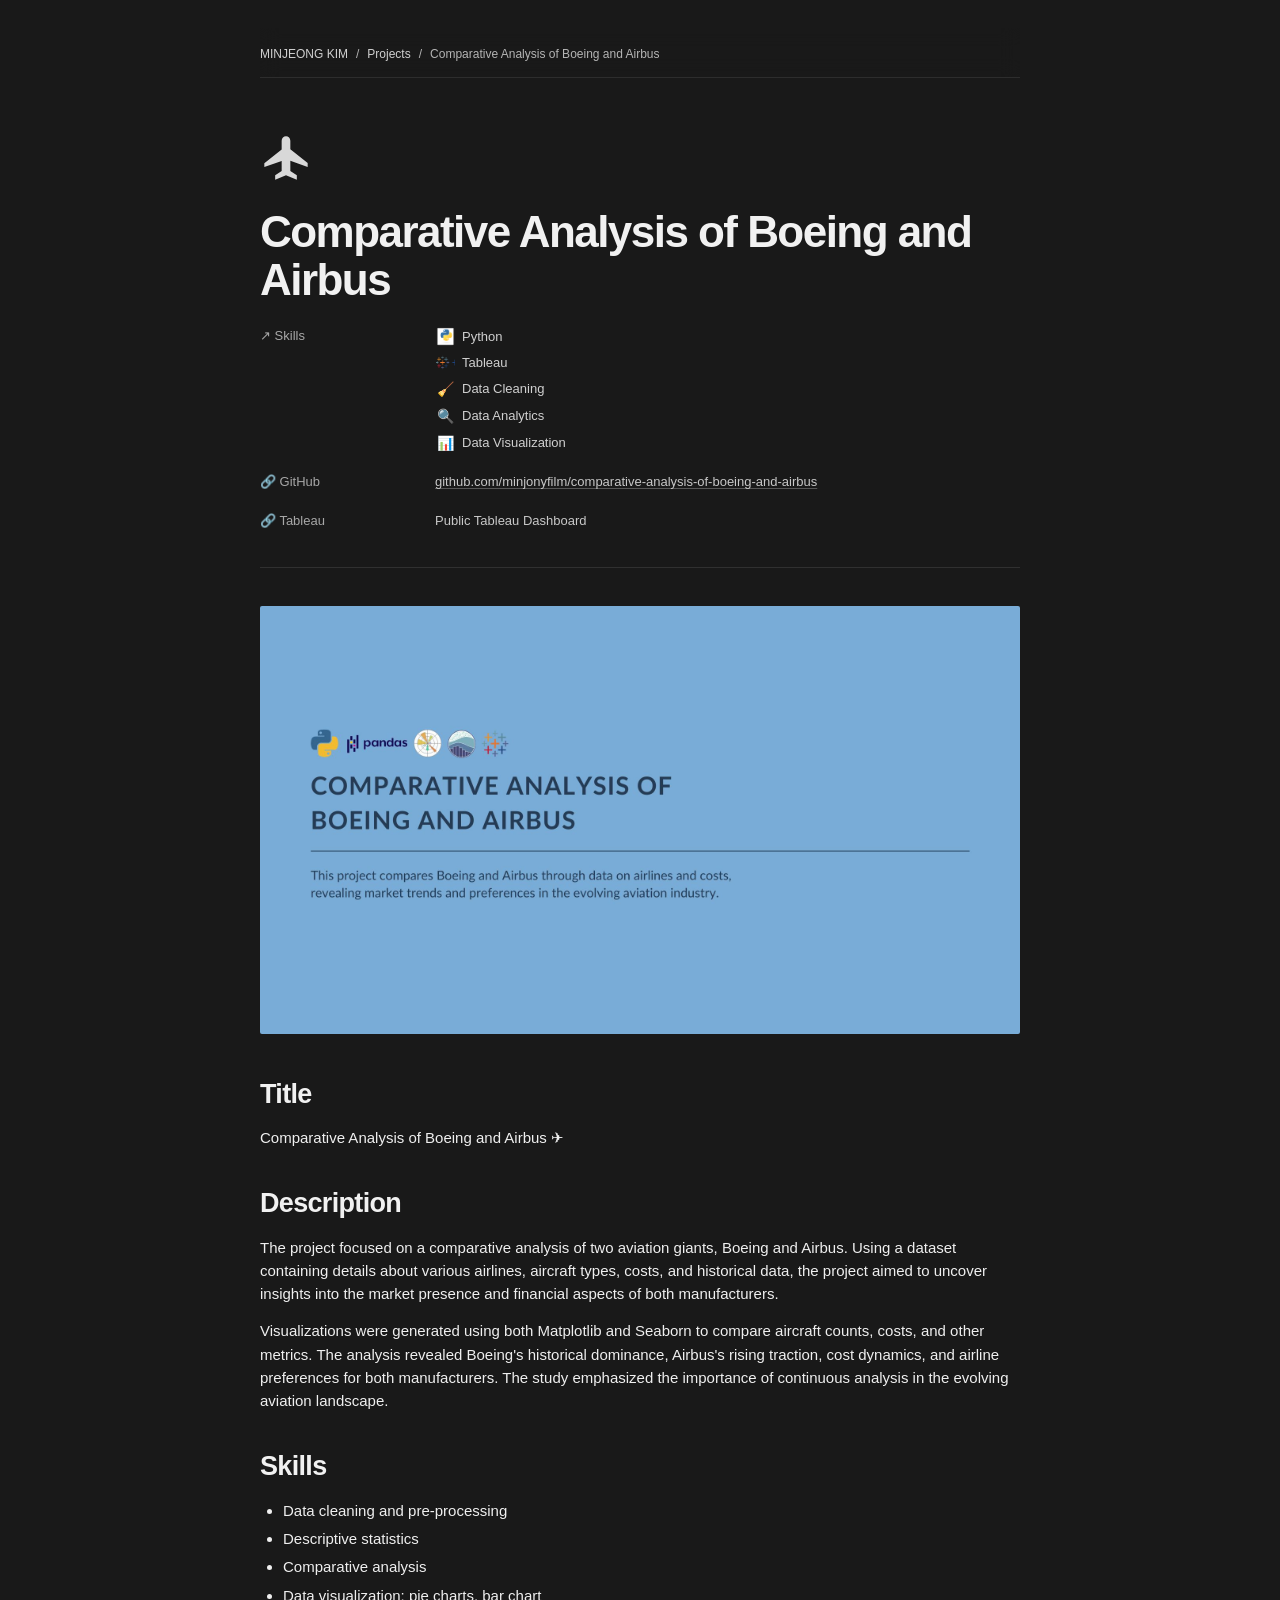
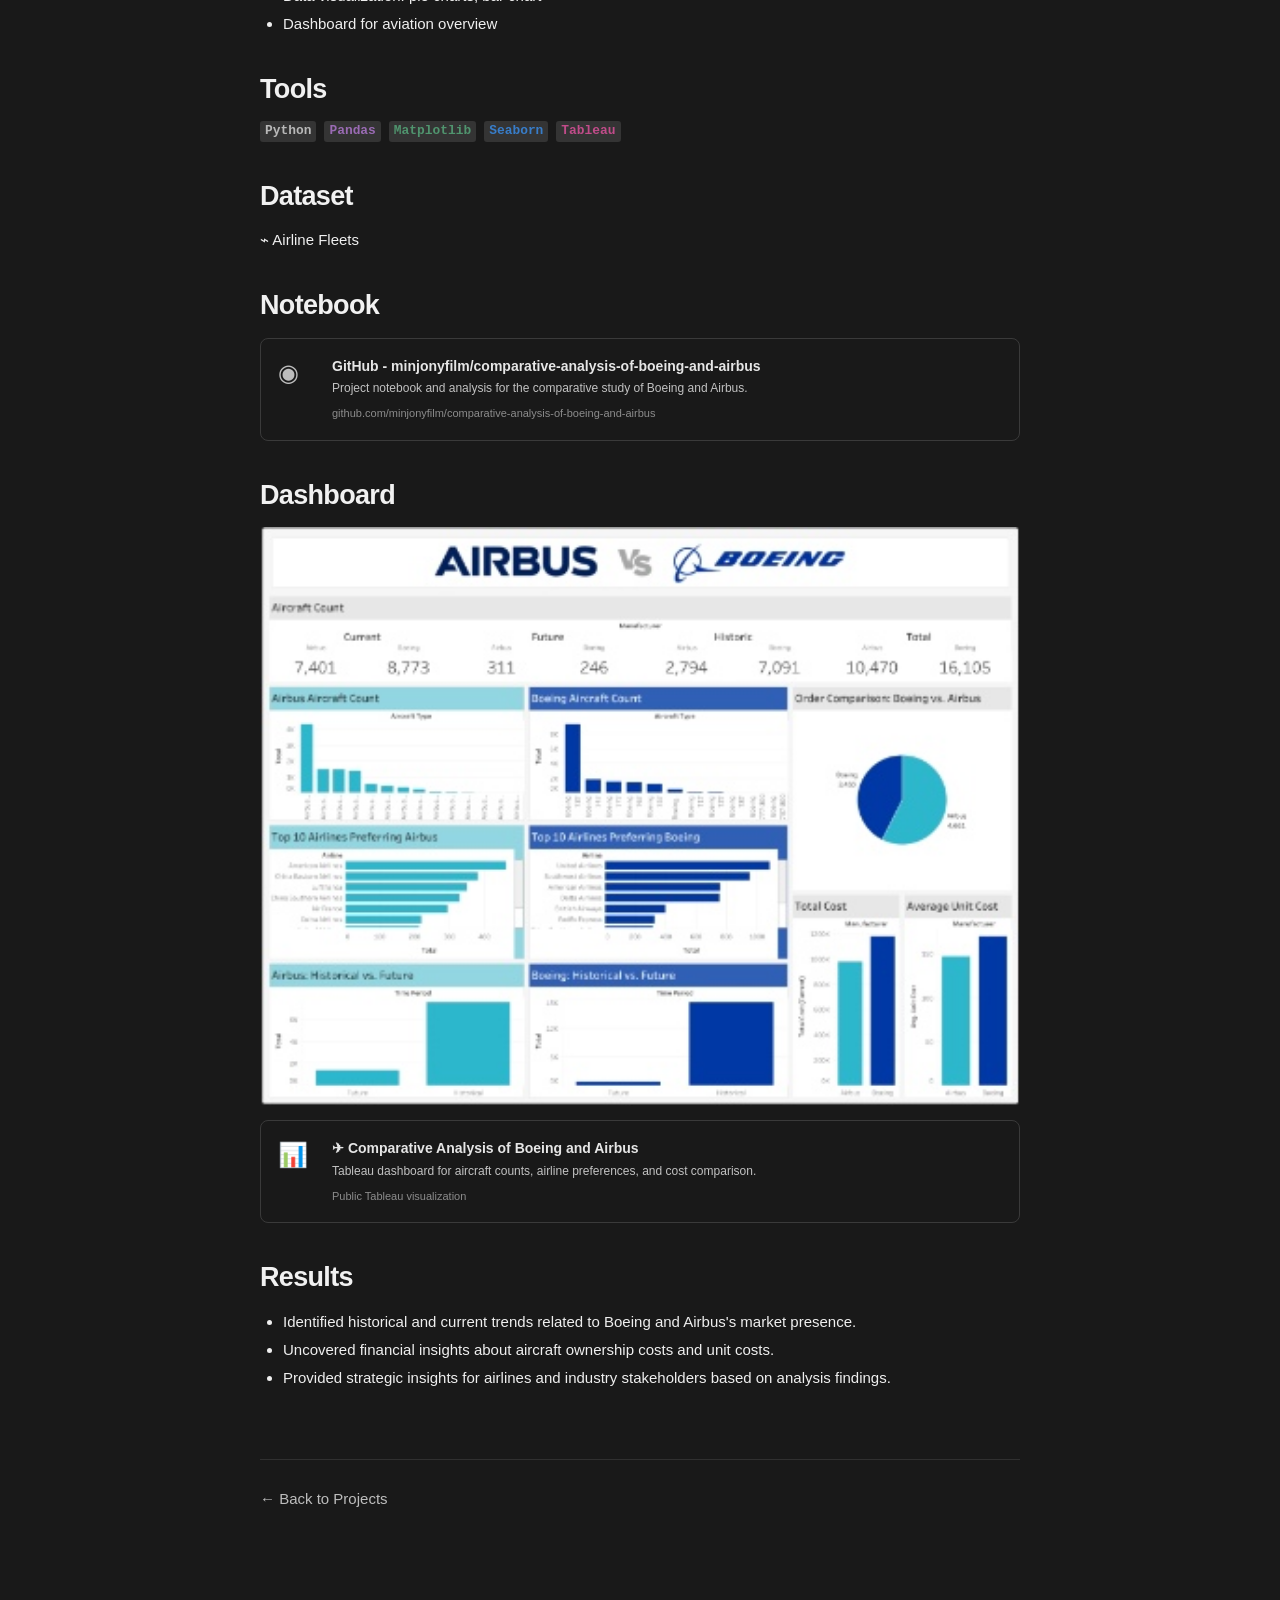
==== commit 4a65acac: "Fix UNIUS icon and add site favicon" ====
--- a/projects/boeing-airbus.html
+++ b/projects/boeing-airbus.html
@@ -6,7 +6,7 @@
 <meta content="Comparative Analysis of Boeing and Airbus project by Minjeong Kim" name="description"/>
 <title>Comparative Analysis of Boeing and Airbus | MINJEONG KIM</title>
 <link href="../css/style.css" rel="stylesheet"/>
-</head>
+<link href="../images/favicon-32.png" rel="icon" sizes="32x32" type="image/png"/><link href="../images/favicon-64.png" rel="icon" sizes="64x64" type="image/png"/><link href="../images/apple-touch-icon.png" rel="apple-touch-icon" sizes="180x180"/><meta content="#191919" name="theme-color"/></head>
 <body>
 <main class="project-page-shell">
 <nav class="project-breadcrumb">
--- a/css/style.css
+++ b/css/style.css
@@ -1340,3 +1340,96 @@
 .skill-pill[data-skill="Spotfire"] .skill-software-logo {
     border-radius: 5px;
 }
+
+
+
+/* ======================================================
+   EXACT USER-SUPPLIED PROJECT ICONS + CONTACT ICONS
+   ====================================================== */
+
+.icon-contact-web {
+    -webkit-mask-image: url("../images/ui-icons/contact-web.svg");
+    mask-image: url("../images/ui-icons/contact-web.svg");
+}
+
+.icon-contact-mail {
+    -webkit-mask-image: url("../images/ui-icons/contact-mail.svg");
+    mask-image: url("../images/ui-icons/contact-mail.svg");
+}
+
+.contact-card-icon {
+    width: 18px !important;
+    height: 18px !important;
+    color: #b5b5b5;
+}
+
+.contact-card {
+    align-items: center;
+}
+
+.contact-card:hover .contact-card-icon {
+    color: #eeeeee;
+}
+
+/* UNIUS uses its own deep-blue vector instead of the monochrome mask system. */
+.unius-title-logo,
+.project-icon.unius-icon img {
+    object-fit: contain;
+    filter: none !important;
+}
+
+
+
+/* ======================================================
+   SITE IDENTITY + UNIUS ICON FIX
+   ====================================================== */
+
+.icon-unius {
+    -webkit-mask-image: url("../images/ui-icons/unius.svg");
+    mask-image: url("../images/ui-icons/unius.svg");
+}
+
+/* Main hero mark: thought bubble */
+.page-icon {
+    width: 72px;
+    height: 72px;
+    display: flex;
+    align-items: center;
+    justify-content: center;
+    margin-bottom: 22px;
+    filter: none !important;
+    color: inherit;
+}
+
+.site-mark-image {
+    display: block;
+    width: 72px;
+    height: 72px;
+    object-fit: contain;
+}
+
+/* UNIUS now follows the exact same monochrome project-icon sizing as every
+   other project. This also avoids the generic .project-card img thumbnail rule. */
+.project-card-title-icon.icon-unius {
+    width: 18px !important;
+    height: 18px !important;
+    flex: 0 0 18px !important;
+    margin-top: 2px;
+    color: #d0d0d0;
+}
+
+.project-detail-type-icon .icon-unius {
+    width: 52px;
+    height: 52px;
+    color: #d8d8d8;
+}
+
+/* Extra safety: an icon inside a project-card heading must never inherit the
+   large thumbnail-image sizing rule. */
+.project-card h3 img.project-card-title-logo {
+    width: 19px !important;
+    height: 19px !important;
+    aspect-ratio: auto !important;
+    object-fit: contain !important;
+    background: transparent !important;
+}
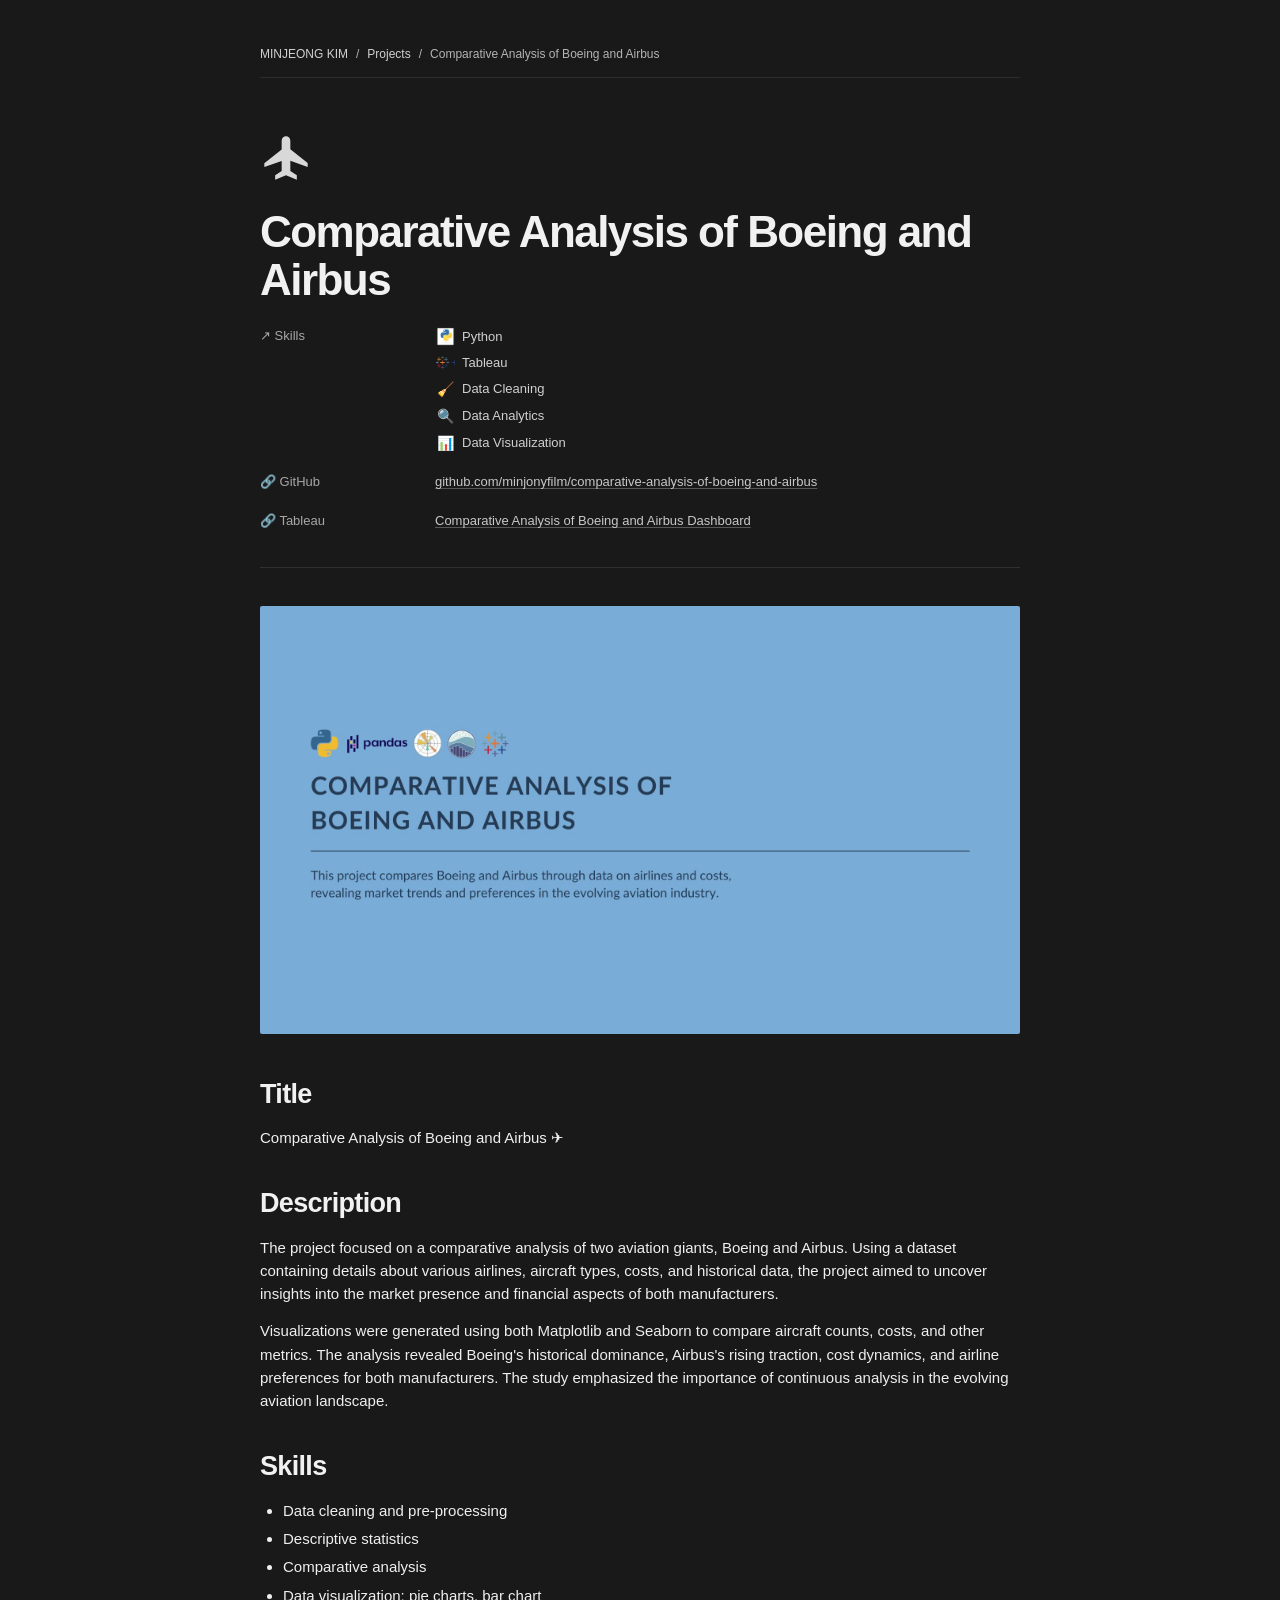
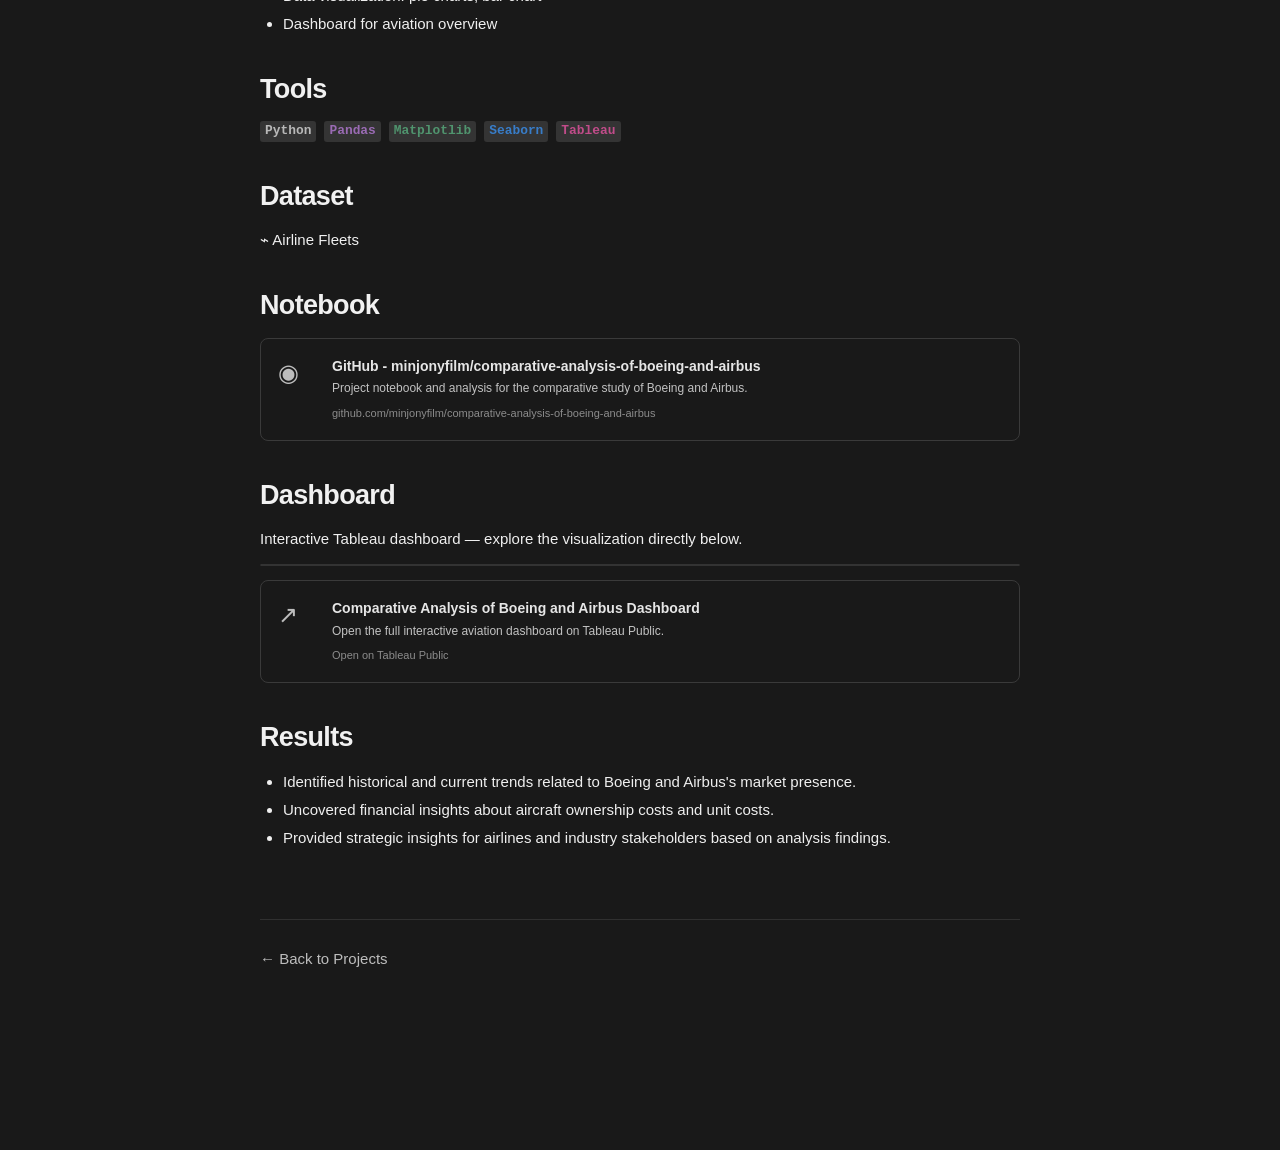
==== commit 197203ae: "Connect Tableau dashboards and Kaggle notebook" ====
--- a/projects/boeing-airbus.html
+++ b/projects/boeing-airbus.html
@@ -29,9 +29,7 @@
                     </a>
 </div>
 <div class="project-meta-label">🔗 Tableau</div>
-<div class="project-meta-value">
-<span>Public Tableau Dashboard</span>
-</div>
+<div class="project-meta-value"><a href="https://public.tableau.com/views/ComparativeAnalysisofBoeingandAirbus_16945792677320/Dashboard?:language=en-US&amp;:sid=&amp;:redirect=auth&amp;:display_count=n&amp;:origin=viz_share_link" rel="noreferrer" target="_blank">Comparative Analysis of Boeing and Airbus Dashboard</a></div>
 </div>
 </header>
 <div class="project-divider"></div>
@@ -93,18 +91,18 @@
 </div>
 </a>
 </section>
-<section class="project-content-section">
-<h2>Dashboard</h2>
-<img alt="Boeing and Airbus Tableau dashboard" src="../images/boeing-dashboard.jpg" style="display:block;width:100%;height:auto;margin-bottom:14px;border-radius:2px;"/>
-<div class="external-preview-card">
-<div class="external-preview-icon">📊</div>
-<div>
-<strong>✈ Comparative Analysis of Boeing and Airbus</strong>
-<p>Tableau dashboard for aircraft counts, airline preferences, and cost comparison.</p>
-<small>Public Tableau visualization</small>
-</div>
-</div>
-</section>
+<section class="project-content-section"><h2>Dashboard</h2><p class="tableau-embed-intro">Interactive Tableau dashboard — explore the visualization directly below.</p><div class="tableau-embed-shell" id="viz-boeing-airbus-dashboard-shell"><div class="tableauPlaceholder" id="viz-boeing-airbus-dashboard" style="position: relative"><noscript><a href="https://public.tableau.com/views/ComparativeAnalysisofBoeingandAirbus_16945792677320/Dashboard?:language=en-US&amp;:sid=&amp;:redirect=auth&amp;:display_count=n&amp;:origin=viz_share_link" rel="noreferrer" target="_blank"><img alt="Comparative Analysis of Boeing and Airbus Dashboard" src="https://public.tableau.com/static/images/Co/ComparativeAnalysisofBoeingandAirbus_16945792677320/Dashboard/1.png" style="border:none;width:100%;height:auto;"/></a></noscript><object class="tableauViz" style="display:none;"><param name="host_url" value="https%3A%2F%2Fpublic.tableau.com%2F"/><param name="embed_code_version" value="3"/><param name="site_root" value=""/><param name="name" value="ComparativeAnalysisofBoeingandAirbus_16945792677320/Dashboard"/><param name="tabs" value="no"/><param name="toolbar" value="yes"/><param name="static_image" value="https://public.tableau.com/static/images/Co/ComparativeAnalysisofBoeingandAirbus_16945792677320/Dashboard/1.png"/><param name="animate_transition" value="yes"/><param name="display_static_image" value="yes"/><param name="display_spinner" value="yes"/><param name="display_overlay" value="yes"/><param name="display_count" value="yes"/><param name="language" value="en-US"/></object></div></div><script>
+(function() {
+    var divElement = document.getElementById('viz-boeing-airbus-dashboard');
+    if (!divElement) return;
+    var vizElement = divElement.getElementsByTagName('object')[0];
+    vizElement.style.width = '100%';
+    vizElement.style.height = (window.innerWidth <= 700 ? '1100px' : '610px');
+    var scriptElement = document.createElement('script');
+    scriptElement.src = 'https://public.tableau.com/javascripts/api/viz_v1.js';
+    vizElement.parentNode.insertBefore(scriptElement, vizElement);
+})();
+</script><a class="external-preview-card tableau-external-card" href="https://public.tableau.com/views/ComparativeAnalysisofBoeingandAirbus_16945792677320/Dashboard?:language=en-US&amp;:sid=&amp;:redirect=auth&amp;:display_count=n&amp;:origin=viz_share_link" rel="noreferrer" target="_blank"><div class="external-preview-icon">↗</div><div><strong>Comparative Analysis of Boeing and Airbus Dashboard</strong><p>Open the full interactive aviation dashboard on Tableau Public.</p><small>Open on Tableau Public</small></div></a></section>
 <section class="project-content-section">
 <h2>Results</h2>
 <ul>
--- a/css/style.css
+++ b/css/style.css
@@ -1433,3 +1433,49 @@
     object-fit: contain !important;
     background: transparent !important;
 }
+
+
+
+/* ======================================================
+   TABLEAU + EXTERNAL PROJECT LINKS
+   ====================================================== */
+
+.tableau-embed-intro {
+    margin-bottom: 12px;
+    color: #9d9d9d;
+    font-size: 12px;
+}
+
+.tableau-embed-shell {
+    width: 100%;
+    margin: 0 0 14px;
+    overflow: hidden;
+    border: 1px solid #333;
+    border-radius: 6px;
+    background: #202020;
+}
+
+.tableau-embed-shell .tableauPlaceholder {
+    width: 100% !important;
+    max-width: 100% !important;
+}
+
+.tableau-embed-shell object.tableauViz {
+    width: 100% !important;
+    max-width: 100% !important;
+    margin: 0 auto;
+}
+
+.tableau-external-card {
+    margin-top: 12px;
+}
+
+.project-meta-value > a {
+    overflow-wrap: anywhere;
+}
+
+@media (max-width: 700px) {
+    .tableau-embed-shell {
+        border-radius: 4px;
+    }
+}
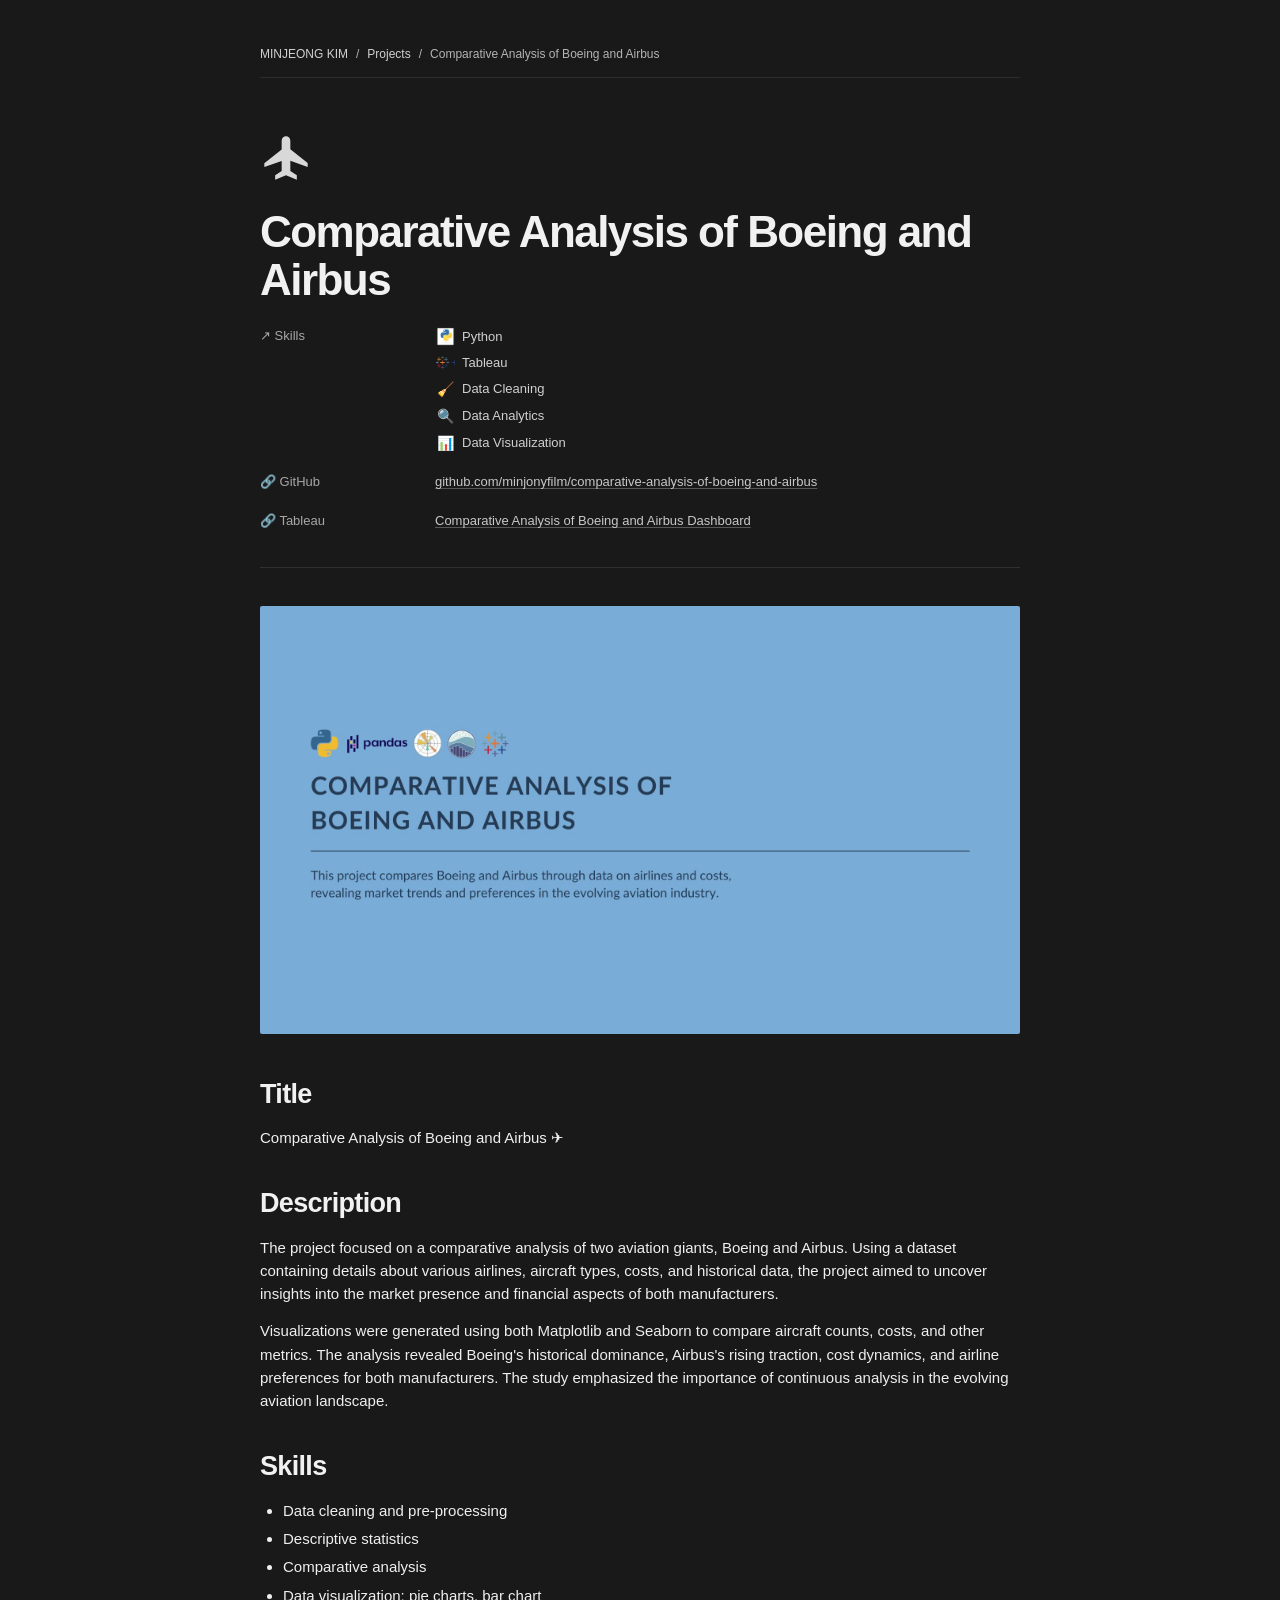
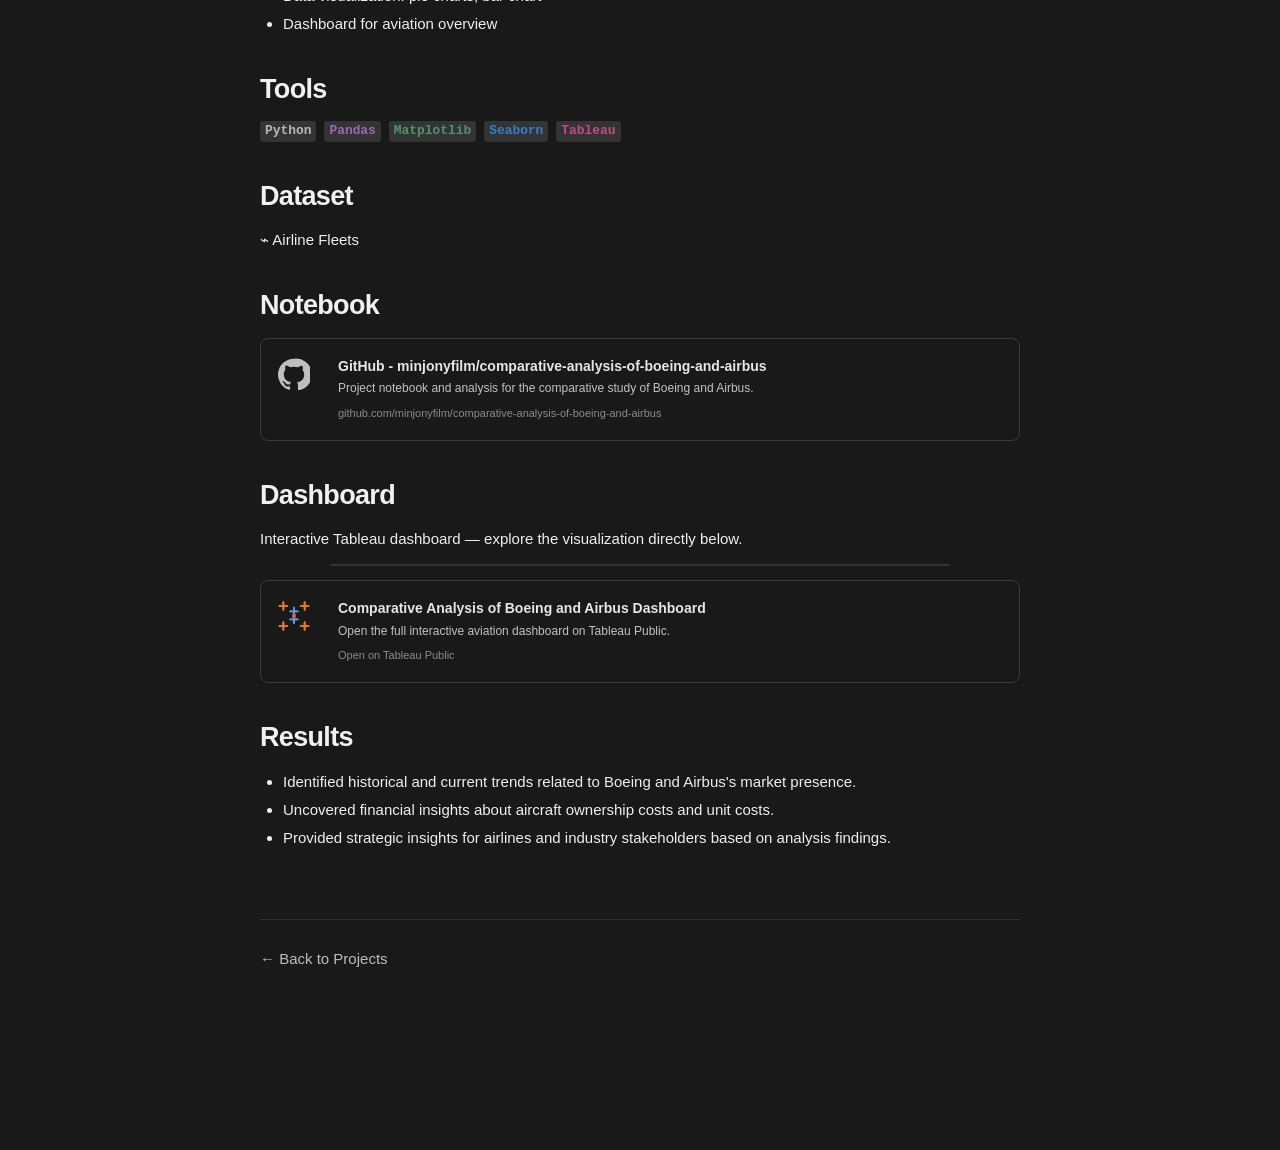
==== commit 062c99d1: "Use GitHub Tableau and Kaggle icons in link cards" ====
--- a/projects/boeing-airbus.html
+++ b/projects/boeing-airbus.html
@@ -81,7 +81,7 @@
 <section class="project-content-section">
 <h2>Notebook</h2>
 <a class="external-preview-card" href="https://github.com/minjonyfilm/comparative-analysis-of-boeing-and-airbus" rel="noreferrer" target="_blank">
-<div class="external-preview-icon">◉</div>
+<div aria-hidden="true" class="external-preview-icon brand-logo github"></div>
 <div>
 <strong>GitHub - minjonyfilm/comparative-analysis-of-boeing-and-airbus</strong>
 <p>
@@ -102,7 +102,7 @@
     scriptElement.src = 'https://public.tableau.com/javascripts/api/viz_v1.js';
     vizElement.parentNode.insertBefore(scriptElement, vizElement);
 })();
-</script><a class="external-preview-card tableau-external-card" href="https://public.tableau.com/views/ComparativeAnalysisofBoeingandAirbus_16945792677320/Dashboard?:language=en-US&amp;:sid=&amp;:redirect=auth&amp;:display_count=n&amp;:origin=viz_share_link" rel="noreferrer" target="_blank"><div class="external-preview-icon">↗</div><div><strong>Comparative Analysis of Boeing and Airbus Dashboard</strong><p>Open the full interactive aviation dashboard on Tableau Public.</p><small>Open on Tableau Public</small></div></a></section>
+</script><a class="external-preview-card tableau-external-card" href="https://public.tableau.com/views/ComparativeAnalysisofBoeingandAirbus_16945792677320/Dashboard?:language=en-US&amp;:sid=&amp;:redirect=auth&amp;:display_count=n&amp;:origin=viz_share_link" rel="noreferrer" target="_blank"><div aria-hidden="true" class="external-preview-icon brand-logo tableau"></div><div><strong>Comparative Analysis of Boeing and Airbus Dashboard</strong><p>Open the full interactive aviation dashboard on Tableau Public.</p><small>Open on Tableau Public</small></div></a></section>
 <section class="project-content-section">
 <h2>Results</h2>
 <ul>
--- a/css/style.css
+++ b/css/style.css
@@ -1479,3 +1479,81 @@
         border-radius: 4px;
     }
 }
+
+
+/* ======================================================
+   TABLEAU DASHBOARD SIZE REFINEMENT
+   ====================================================== */
+
+/* Keep live dashboards visually secondary to the project write-up. */
+#viz-boeing-airbus-dashboard-shell,
+#viz-olympics-athlete-spotlight-shell {
+    width: 100%;
+    max-width: 620px;
+    margin-left: auto;
+    margin-right: auto;
+}
+
+/* Match the original published dashboard proportions at the reduced width. */
+@media (min-width: 701px) {
+    #viz-boeing-airbus-dashboard-shell object.tableauViz {
+        height: 485px !important;
+    }
+
+    #viz-olympics-athlete-spotlight-shell object.tableauViz {
+        height: 365px !important;
+    }
+}
+
+/* On smaller screens use the available width and let the mobile Tableau
+   layout retain more vertical space. */
+@media (max-width: 700px) {
+    #viz-boeing-airbus-dashboard-shell,
+    #viz-olympics-athlete-spotlight-shell {
+        max-width: 100%;
+    }
+
+    #viz-boeing-airbus-dashboard-shell object.tableauViz {
+        height: 900px !important;
+    }
+
+    #viz-olympics-athlete-spotlight-shell object.tableauViz {
+        height: 760px !important;
+    }
+}
+
+
+/* ======================================================
+   BRAND ICONS FOR NOTEBOOK / EXTERNAL CARDS
+   ====================================================== */
+
+.external-preview-card {
+    grid-template-columns: 44px 1fr;
+    gap: 16px;
+}
+
+.external-preview-icon.brand-logo {
+    width: 32px;
+    height: 32px;
+    display: block;
+    border-radius: 0;
+    background-position: center;
+    background-repeat: no-repeat;
+    background-size: contain;
+    font-size: 0;
+    line-height: 0;
+    color: transparent;
+    margin-top: 2px;
+}
+
+.external-preview-icon.github {
+    background-image: url("data:image/svg+xml,%3Csvg%20xmlns%3D%27http%3A//www.w3.org/2000/svg%27%20viewBox%3D%270%200%2024%2024%27%3E%0A%3Cpath%20fill%3D%27%23bfbfbf%27%20d%3D%27M12%20.5a12%2012%200%200%200-3.79%2023.39c.6.11.82-.26.82-.58v-2.03c-3.34.73-4.04-1.42-4.04-1.42-.55-1.38-1.33-1.75-1.33-1.75-1.09-.74.08-.72.08-.72%201.2.08%201.84%201.25%201.84%201.25%201.07%201.83%202.8%201.3%203.49%201%20.11-.78.42-1.3.76-1.6-2.67-.3-5.47-1.34-5.47-5.95%200-1.31.47-2.39%201.24-3.24-.12-.3-.54-1.52.12-3.16%200%200%201.01-.33%203.3%201.24A11.4%2011.4%200%200%201%2012%206.58c1.01%200%202.03.14%202.98.41%202.29-1.57%203.29-1.24%203.29-1.24.67%201.64.25%202.86.12%203.16.77.85%201.24%201.93%201.24%203.24%200%204.62-2.8%205.64-5.48%205.94.43.37.82%201.1.82%202.22v3.29c0%20.32.22.7.83.58A12%2012%200%200%200%2012%20.5Z%27/%3E%3C/svg%3E");
+}
+
+.external-preview-icon.tableau {
+    background-image: url("data:image/svg+xml,%3Csvg%20xmlns%3D%27http%3A//www.w3.org/2000/svg%27%20viewBox%3D%270%200%2024%2024%27%3E%0A%3Cg%20fill%3D%27none%27%20stroke-linecap%3D%27round%27%20stroke-width%3D%271.4%27%3E%0A%3Cg%20stroke%3D%27%23e97627%27%3E%0A%3Cpath%20d%3D%27M4%202.5v4%27/%3E%3Cpath%20d%3D%27M2%204.5h4%27/%3E%3Cpath%20d%3D%27M4%201.5v6%27/%3E%3Cpath%20d%3D%27M1%204.5h6%27/%3E%0A%3Cpath%20d%3D%27M20%202.5v4%27/%3E%3Cpath%20d%3D%27M18%204.5h4%27/%3E%3Cpath%20d%3D%27M20%201.5v6%27/%3E%3Cpath%20d%3D%27M17%204.5h6%27/%3E%0A%3Cpath%20d%3D%27M4%2017.5v4%27/%3E%3Cpath%20d%3D%27M2%2019.5h4%27/%3E%3Cpath%20d%3D%27M4%2016.5v6%27/%3E%3Cpath%20d%3D%27M1%2019.5h6%27/%3E%0A%3Cpath%20d%3D%27M20%2017.5v4%27/%3E%3Cpath%20d%3D%27M18%2019.5h4%27/%3E%3Cpath%20d%3D%27M20%2016.5v6%27/%3E%3Cpath%20d%3D%27M17%2019.5h6%27/%3E%0A%3C/g%3E%0A%3Cg%20stroke%3D%27%235d9bd3%27%3E%0A%3Cpath%20d%3D%27M12%206.5v4%27/%3E%3Cpath%20d%3D%27M10%208.5h4%27/%3E%3Cpath%20d%3D%27M12%205.5v6%27/%3E%3Cpath%20d%3D%27M9%208.5h6%27/%3E%0A%3Cpath%20d%3D%27M12%2012.5v4%27/%3E%3Cpath%20d%3D%27M10%2014.5h4%27/%3E%3Cpath%20d%3D%27M12%2011.5v6%27/%3E%3Cpath%20d%3D%27M9%2014.5h6%27/%3E%0A%3C/g%3E%0A%3Ccircle%20cx%3D%2712%27%20cy%3D%2712%27%20r%3D%271.6%27%20fill%3D%27%23eb5255%27%20stroke%3D%27none%27/%3E%3C/g%3E%3C/svg%3E");
+}
+
+.external-preview-icon.kaggle {
+    background-image: url("data:image/svg+xml,%3Csvg%20xmlns%3D%27http%3A//www.w3.org/2000/svg%27%20viewBox%3D%270%200%2024%2024%27%3E%0A%3Cpath%20fill%3D%27%2320beff%27%20d%3D%27M7%203.5c.83%200%201.5.67%201.5%201.5v7.17l5.1-5.42a1.5%201.5%200%201%201%202.2%202.03L12.39%2012.5l3.48%203.73a1.5%201.5%200%200%201-2.2%202.03L8.5%2012.73V19A1.5%201.5%200%200%201%207%2020.5%201.5%201.5%200%200%201%205.5%2019V5c0-.83.67-1.5%201.5-1.5Z%27/%3E%3C/svg%3E");
+}
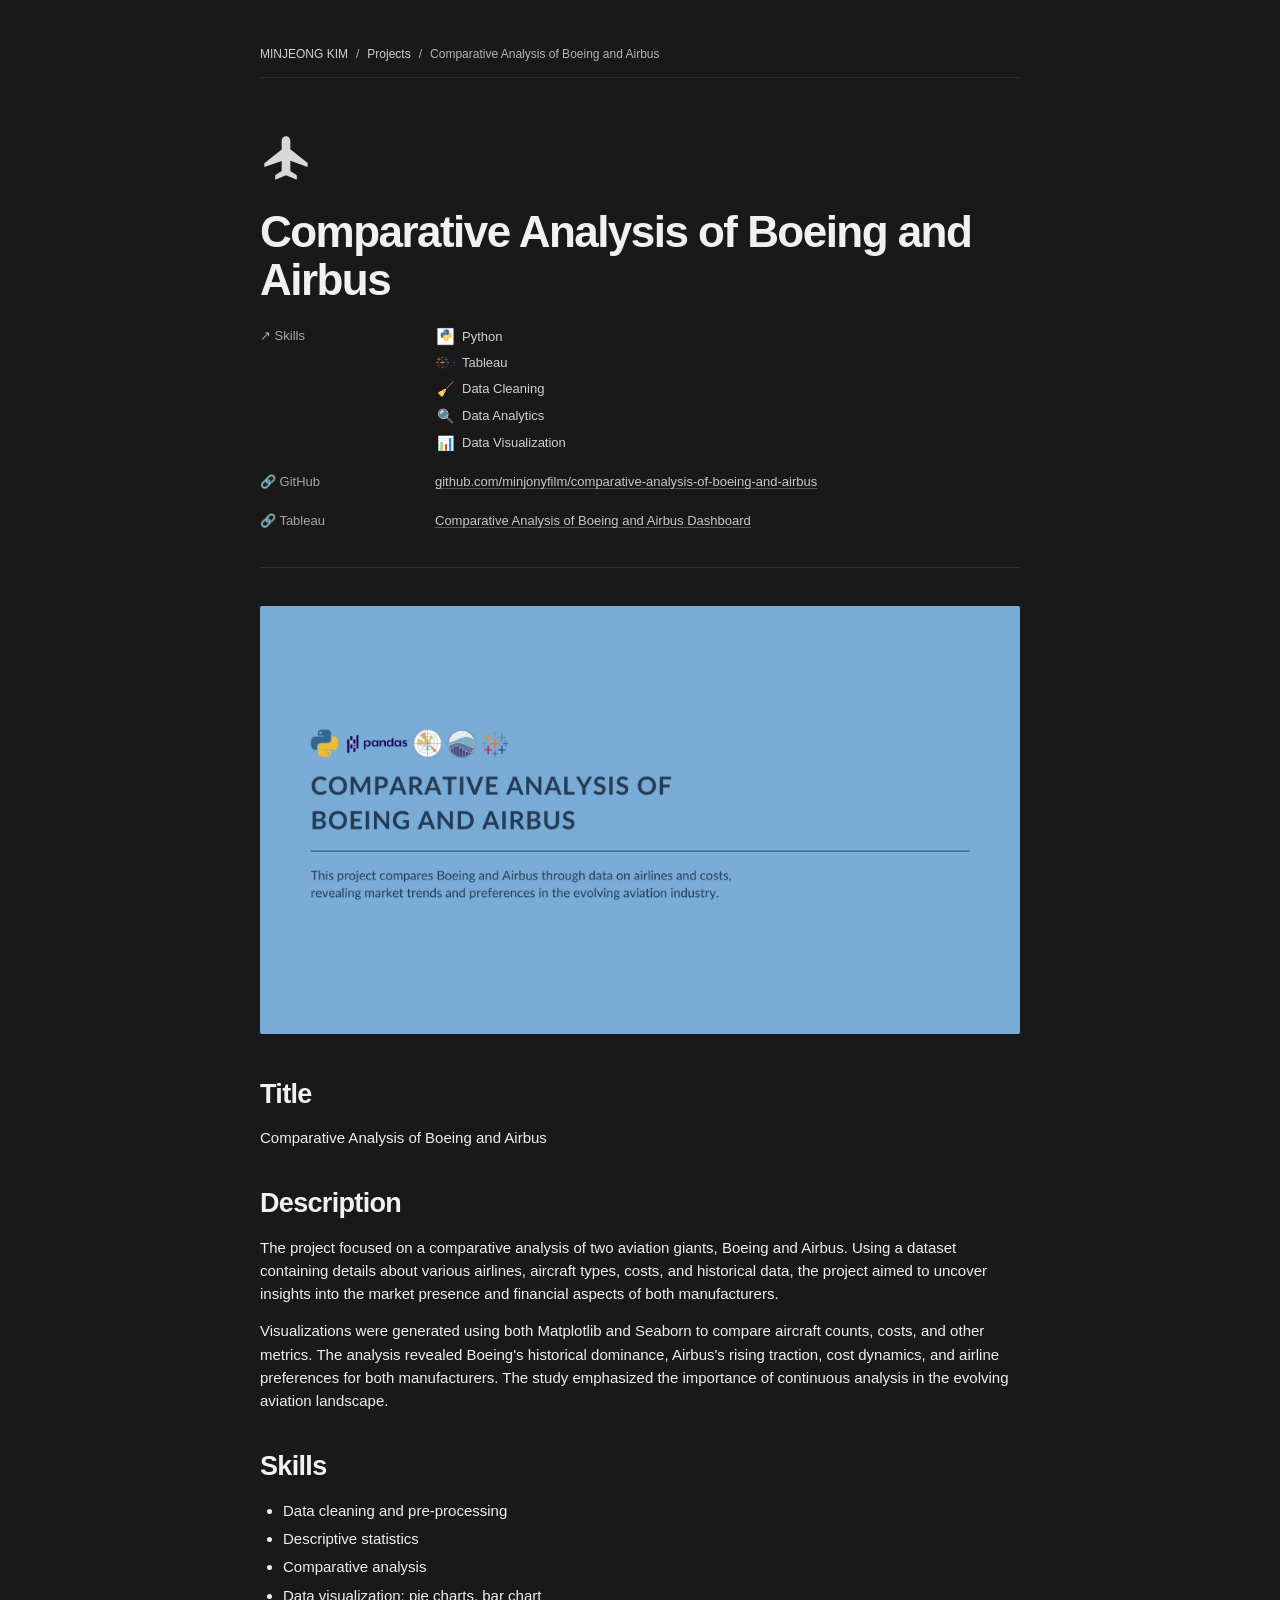
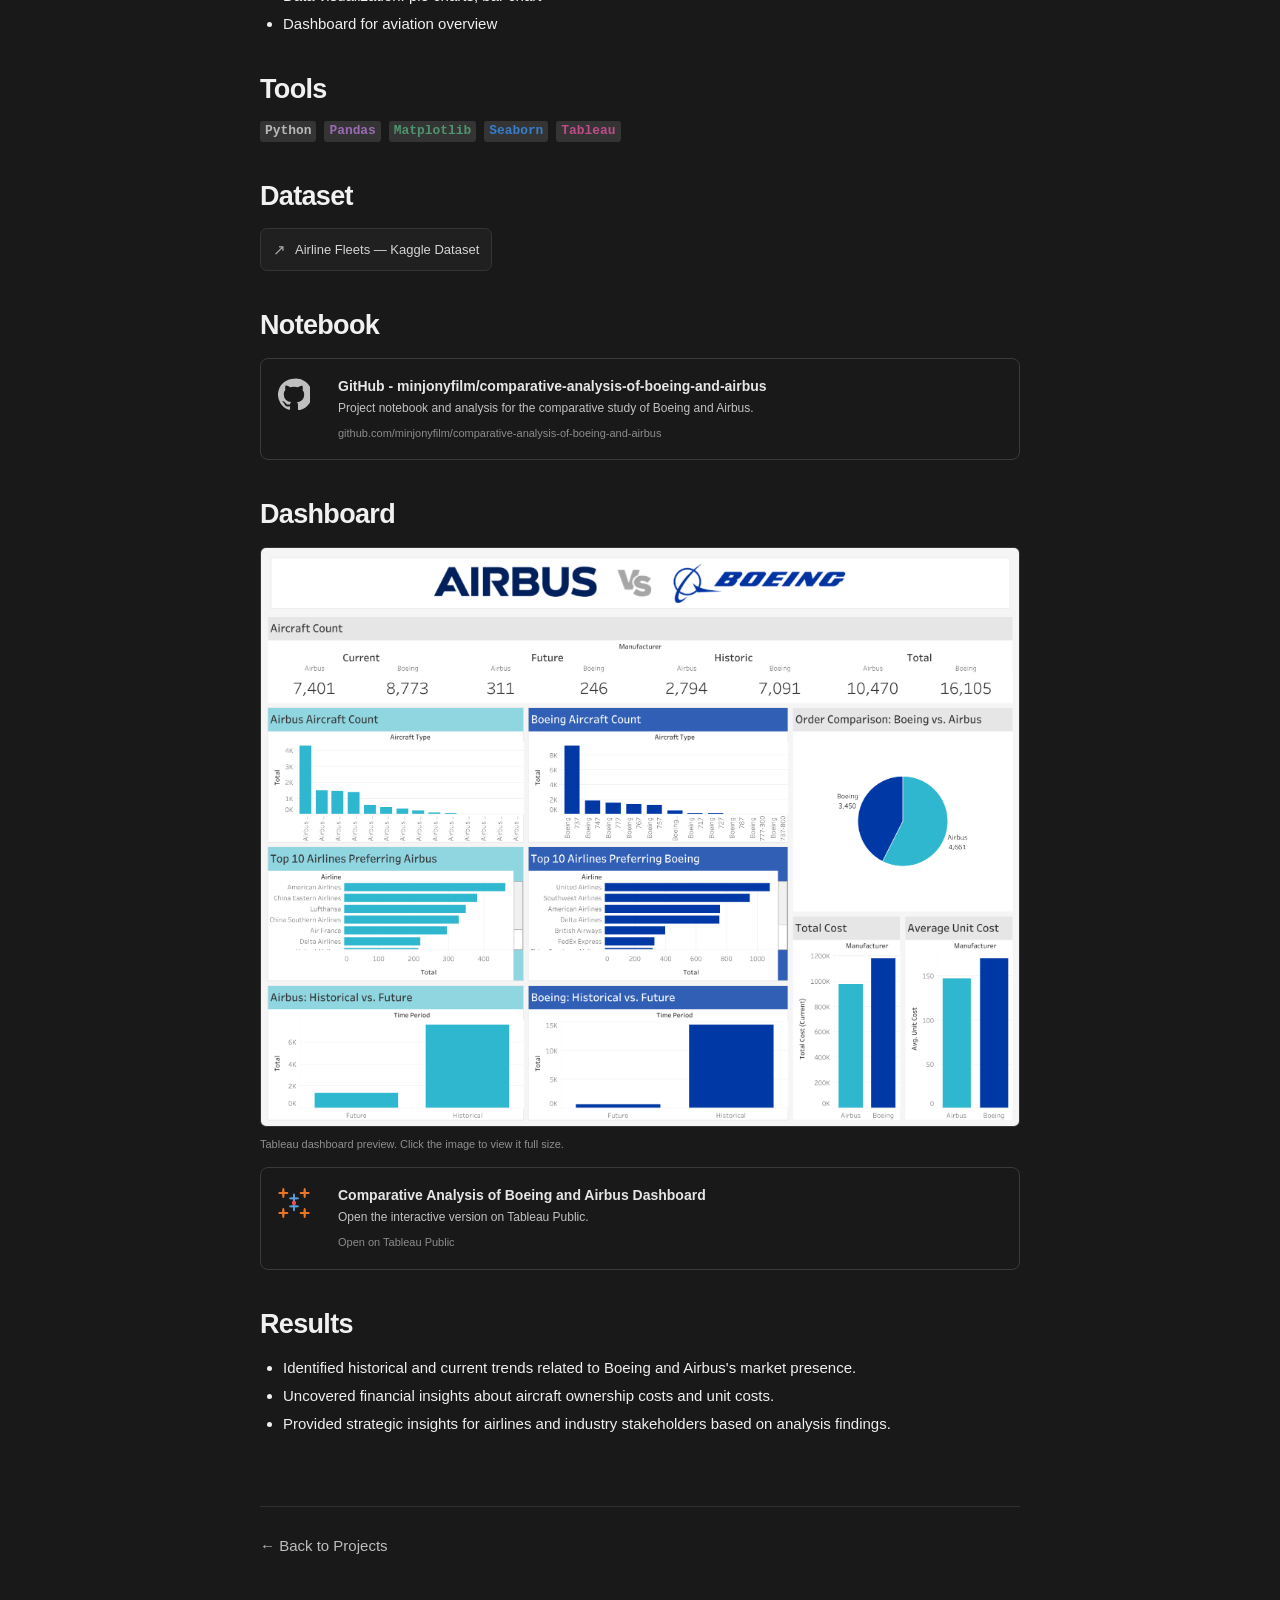
==== commit 2cbf3903: "Refine Boeing dataset and dashboard" ====
--- a/projects/boeing-airbus.html
+++ b/projects/boeing-airbus.html
@@ -36,7 +36,7 @@
 <img alt="Comparative Analysis of Boeing and Airbus cover" class="project-cover-image" src="../images/boeing-cover.jpg"/>
 <section class="project-content-section">
 <h2>Title</h2>
-<p>Comparative Analysis of Boeing and Airbus ✈</p>
+<p>Comparative Analysis of Boeing and Airbus</p>
 </section>
 <section class="project-content-section">
 <h2>Description</h2>
@@ -76,8 +76,8 @@
 </section>
 <section class="project-content-section">
 <h2>Dataset</h2>
-<p>⌁ Airline Fleets</p>
-</section>
+
+<a class="dataset-link" href="https://www.kaggle.com/datasets/traceyvanp/airlinefleet" rel="noreferrer" target="_blank"><span aria-hidden="true" class="dataset-link-icon">↗</span><span>Airline Fleets — Kaggle Dataset</span></a></section>
 <section class="project-content-section">
 <h2>Notebook</h2>
 <a class="external-preview-card" href="https://github.com/minjonyfilm/comparative-analysis-of-boeing-and-airbus" rel="noreferrer" target="_blank">
@@ -91,18 +91,7 @@
 </div>
 </a>
 </section>
-<section class="project-content-section"><h2>Dashboard</h2><p class="tableau-embed-intro">Interactive Tableau dashboard — explore the visualization directly below.</p><div class="tableau-embed-shell" id="viz-boeing-airbus-dashboard-shell"><div class="tableauPlaceholder" id="viz-boeing-airbus-dashboard" style="position: relative"><noscript><a href="https://public.tableau.com/views/ComparativeAnalysisofBoeingandAirbus_16945792677320/Dashboard?:language=en-US&amp;:sid=&amp;:redirect=auth&amp;:display_count=n&amp;:origin=viz_share_link" rel="noreferrer" target="_blank"><img alt="Comparative Analysis of Boeing and Airbus Dashboard" src="https://public.tableau.com/static/images/Co/ComparativeAnalysisofBoeingandAirbus_16945792677320/Dashboard/1.png" style="border:none;width:100%;height:auto;"/></a></noscript><object class="tableauViz" style="display:none;"><param name="host_url" value="https%3A%2F%2Fpublic.tableau.com%2F"/><param name="embed_code_version" value="3"/><param name="site_root" value=""/><param name="name" value="ComparativeAnalysisofBoeingandAirbus_16945792677320/Dashboard"/><param name="tabs" value="no"/><param name="toolbar" value="yes"/><param name="static_image" value="https://public.tableau.com/static/images/Co/ComparativeAnalysisofBoeingandAirbus_16945792677320/Dashboard/1.png"/><param name="animate_transition" value="yes"/><param name="display_static_image" value="yes"/><param name="display_spinner" value="yes"/><param name="display_overlay" value="yes"/><param name="display_count" value="yes"/><param name="language" value="en-US"/></object></div></div><script>
-(function() {
-    var divElement = document.getElementById('viz-boeing-airbus-dashboard');
-    if (!divElement) return;
-    var vizElement = divElement.getElementsByTagName('object')[0];
-    vizElement.style.width = '100%';
-    vizElement.style.height = (window.innerWidth <= 700 ? '1100px' : '610px');
-    var scriptElement = document.createElement('script');
-    scriptElement.src = 'https://public.tableau.com/javascripts/api/viz_v1.js';
-    vizElement.parentNode.insertBefore(scriptElement, vizElement);
-})();
-</script><a class="external-preview-card tableau-external-card" href="https://public.tableau.com/views/ComparativeAnalysisofBoeingandAirbus_16945792677320/Dashboard?:language=en-US&amp;:sid=&amp;:redirect=auth&amp;:display_count=n&amp;:origin=viz_share_link" rel="noreferrer" target="_blank"><div aria-hidden="true" class="external-preview-icon brand-logo tableau"></div><div><strong>Comparative Analysis of Boeing and Airbus Dashboard</strong><p>Open the full interactive aviation dashboard on Tableau Public.</p><small>Open on Tableau Public</small></div></a></section>
+<section class="project-content-section"><h2>Dashboard</h2><a class="dashboard-static-link" href="../images/boeing-dashboard.png" rel="noreferrer" target="_blank"><img alt="Comparative Analysis of Boeing and Airbus Tableau dashboard" class="dashboard-static-image" src="../images/boeing-dashboard.png"/></a><p class="dashboard-static-caption">Tableau dashboard preview. Click the image to view it full size.</p><a class="external-preview-card tableau-external-card" href="https://public.tableau.com/views/ComparativeAnalysisofBoeingandAirbus_16945792677320/Dashboard?:language=en-US&amp;:sid=&amp;:redirect=auth&amp;:display_count=n&amp;:origin=viz_share_link" rel="noreferrer" target="_blank"><div aria-hidden="true" class="external-preview-icon brand-logo tableau"></div><div><strong>Comparative Analysis of Boeing and Airbus Dashboard</strong><p>Open the interactive version on Tableau Public.</p><small>Open on Tableau Public</small></div></a></section>
 <section class="project-content-section">
 <h2>Results</h2>
 <ul>
--- a/css/style.css
+++ b/css/style.css
@@ -1557,3 +1557,64 @@
 .external-preview-icon.kaggle {
     background-image: url("data:image/svg+xml,%3Csvg%20xmlns%3D%27http%3A//www.w3.org/2000/svg%27%20viewBox%3D%270%200%2024%2024%27%3E%0A%3Cpath%20fill%3D%27%2320beff%27%20d%3D%27M7%203.5c.83%200%201.5.67%201.5%201.5v7.17l5.1-5.42a1.5%201.5%200%201%201%202.2%202.03L12.39%2012.5l3.48%203.73a1.5%201.5%200%200%201-2.2%202.03L8.5%2012.73V19A1.5%201.5%200%200%201%207%2020.5%201.5%201.5%200%200%201%205.5%2019V5c0-.83.67-1.5%201.5-1.5Z%27/%3E%3C/svg%3E");
 }
+
+
+/* ======================================================
+   BOEING STATIC DASHBOARD + DATASET LINK
+   ====================================================== */
+
+.dataset-link {
+    width: fit-content;
+    max-width: 100%;
+    display: inline-flex;
+    align-items: center;
+    gap: 9px;
+    padding: 10px 12px;
+    border: 1px solid #353535;
+    border-radius: 7px;
+    background: #202020;
+    color: #d4d4d4;
+    text-decoration: none;
+    font-size: 13px;
+    line-height: 1.4;
+    transition: background-color .15s ease, border-color .15s ease, color .15s ease;
+}
+
+.dataset-link:hover {
+    background: #262626;
+    border-color: #484848;
+    color: #fff;
+}
+
+.dataset-link-icon {
+    color: #a8a8a8;
+    font-size: 15px;
+}
+
+.dashboard-static-link {
+    display: block;
+    width: 100%;
+    margin: 0;
+    text-decoration: none;
+}
+
+.dashboard-static-image {
+    display: block;
+    width: 100%;
+    height: auto;
+    border: 1px solid #353535;
+    border-radius: 6px;
+    background: #fff;
+}
+
+.dashboard-static-caption {
+    margin: 9px 0 14px !important;
+    color: #8f8f8f !important;
+    font-size: 11px !important;
+}
+
+@media (max-width: 700px) {
+    .dashboard-static-image {
+        border-radius: 4px;
+    }
+}
